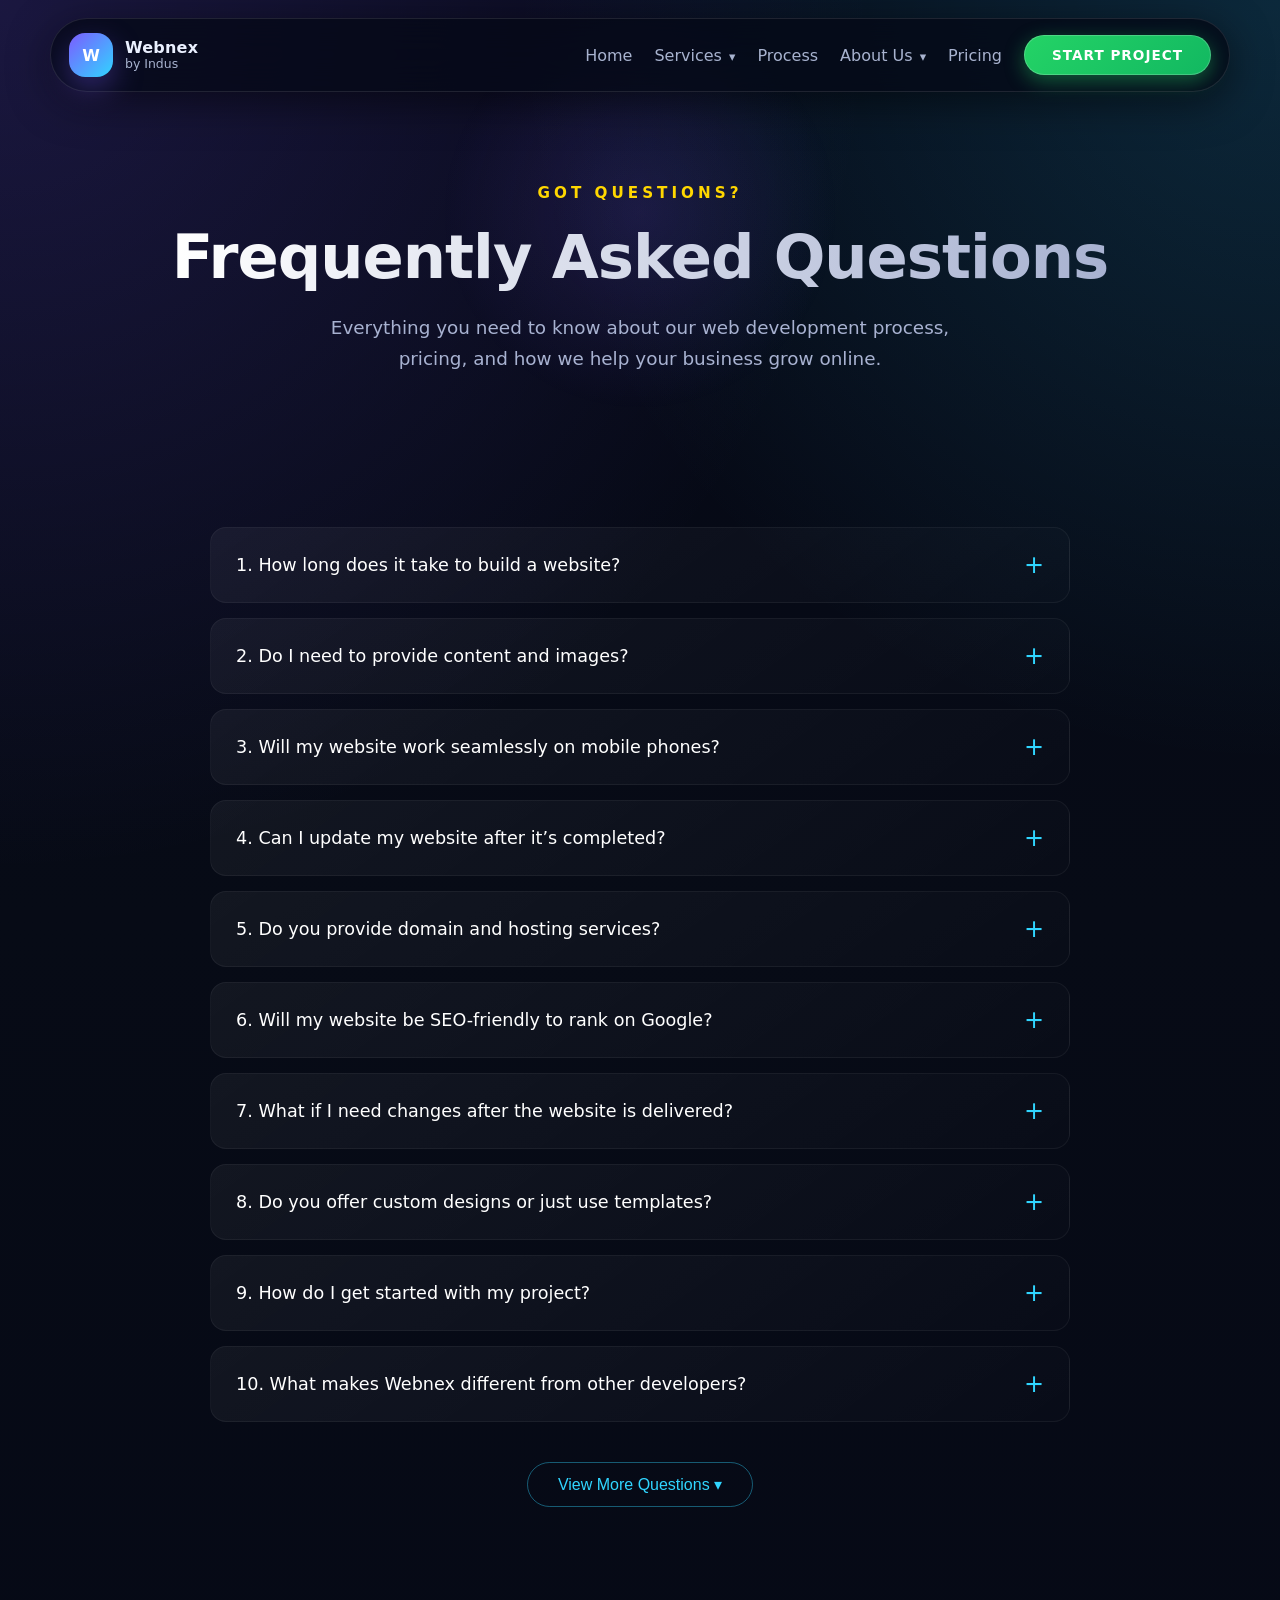
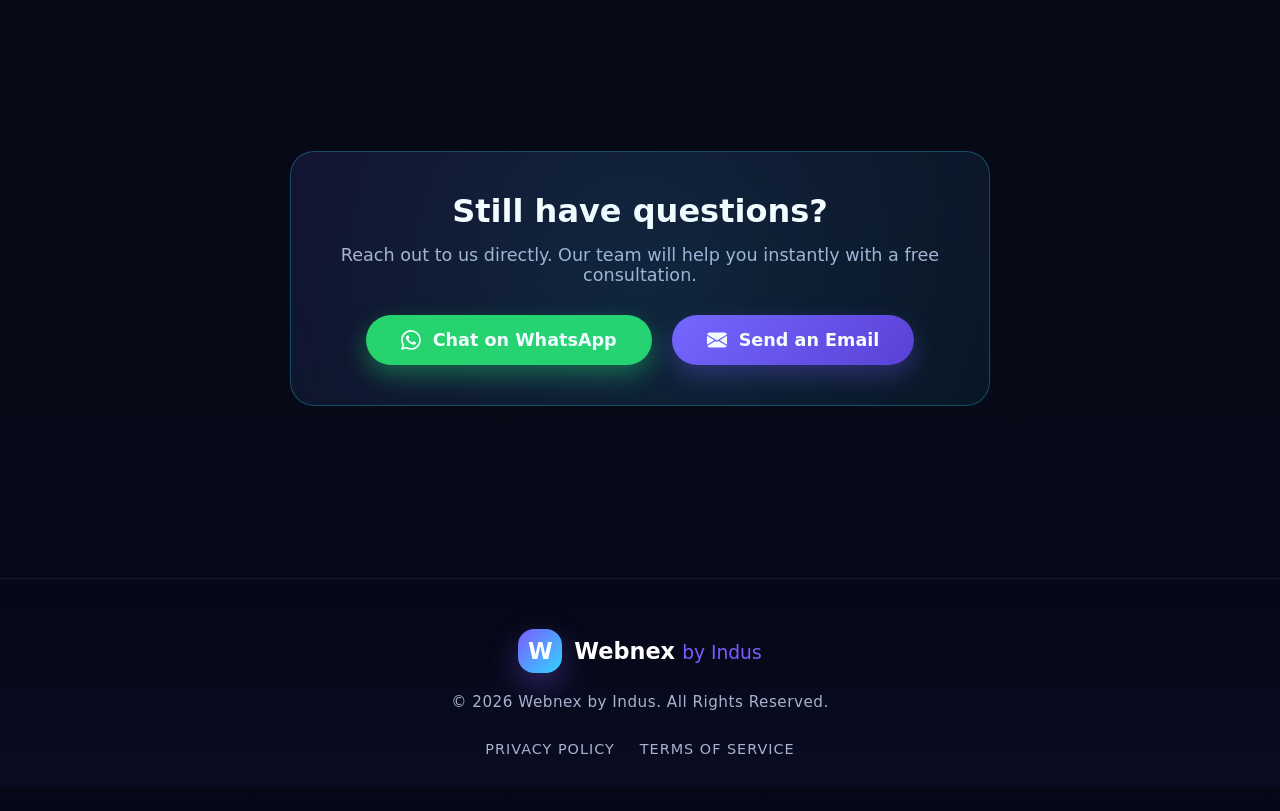
==== faq.html @ 00e75a03 "Update faq.html" ====
<!DOCTYPE html>
<html lang="en">
<head>
  <meta charset="UTF-8">
  <meta name="viewport" content="width=device-width, initial-scale=1.0">
  <title>FAQ | Webnex by Indus</title>
  
  <link rel="stylesheet" href="css/style.css">
  <link rel="stylesheet" href="css/reviews.css"> 
  <link rel="stylesheet" href="css/faq.css"> 
</head>
<body>

  <header class="site-header">
    <a class="brand" href="index.html" aria-label="Webnex home">
      <span class="brand-mark">W</span>
      <span class="brand-text"><strong>Webnex</strong><small>by Indus</small></span>
    </a>

    <button class="menu-btn" id="menuBtn" aria-label="Open menu">
      <span></span><span></span><span></span>
    </button>

    <nav class="site-nav" id="siteNav">
      <a href="index.html" class="nav-link">Home</a>
      
      <div class="dropdown">
        <a href="services.html" class="nav-link">Services <span class="arrow">▾</span></a>
        <div class="dropdown-content">
          <a href="services.html">All Services</a>
          <a href="reviews.html">Client Reviews</a>
          <a href="faq.html">FAQ</a>
        </div>
      </div>

      <a href="process.html" class="nav-link">Process</a>
      
      <div class="dropdown">
        <a href="work.html" class="nav-link">About Us <span class="arrow">▾</span></a>
        <div class="dropdown-content">
          <a href="work.html">Our Story</a>
          <a href="social.html">Social Links</a>
        </div>
      </div>

      <a href="pricing.html" class="nav-link">Pricing</a>
      <a href="#contact" class="nav-cta cta-premium-click">Start Project</a>
    </nav>
  </header>

  <section class="section pt-100 reviews-hero text-center" style="display: flex; flex-direction: column; align-items: center; text-align: center;">
    <div class="hero-glow-bg"></div>
    <span class="eyebrow glowing-text">Got Questions?</span>
    <h1 class="hero-title">Frequently Asked Questions</h1>
    <p class="hero-subtitle">
      Everything you need to know about our web development process, pricing, and how we help your business grow online.
    </p>
  </section>

  <section class="section pt-0">
    <div class="faq-container" id="faqContainer">
      
      <div class="faq-item"><div class="faq-question"><h3>1. How long does it take to build a website?</h3><span class="faq-icon">+</span></div><div class="faq-answer"><p>Most standard business websites are completed within <strong>5–10 days</strong>. However, the exact timeline depends entirely on the complexity of your project, the number of pages, and specific custom features. Once we finalize the requirements and receive the 20% advance token, our team works efficiently to deliver a premium, bug-free website well within the promised deadline.</p></div></div>
      <div class="faq-item"><div class="faq-question"><h3>2. Do I need to provide content and images?</h3><span class="faq-icon">+</span></div><div class="faq-answer"><p>Ideally, yes! Nobody knows your business better than you. However, if you don't have content ready, you don't need to worry. We can assist you by providing basic, SEO-optimized content and sourcing high-quality, royalty-free premium images that perfectly match your brand's aesthetic.</p></div></div>
      <div class="faq-item"><div class="faq-question"><h3>3. Will my website work seamlessly on mobile phones?</h3><span class="faq-icon">+</span></div><div class="faq-answer"><p><strong>Absolutely!</strong> In today's digital age, over 70% of web traffic comes from mobile devices. We follow a strict "Mobile-First" design approach. Every website we build is fully responsive, ensuring it looks stunning and functions smoothly across all mobile phones, tablets, and desktop screens.</p></div></div>
      <div class="faq-item"><div class="faq-question"><h3>4. Can I update my website after it’s completed?</h3><span class="faq-icon">+</span></div><div class="faq-answer"><p>Yes, you maintain full control over your content! If you opt for our Business or Premium plans, we integrate a powerful Content Management System (CMS) like WordPress. This allows you or your team to easily update text, change images, and add new blog posts anytime, without needing any coding knowledge.</p></div></div>
      <div class="faq-item"><div class="faq-question"><h3>5. Do you provide domain and hosting services?</h3><span class="faq-icon">+</span></div><div class="faq-answer"><p>We do not directly sell domain and hosting because we believe <strong>you should have 100% ownership</strong> of your digital assets. However, we will guide you step-by-step to purchase the best and most secure domain and hosting for your specific needs. Additionally, we provide free Cloudflare setup to ensure your site is blazing fast and secure.</p></div></div>
      <div class="faq-item"><div class="faq-question"><h3>6. Will my website be SEO-friendly to rank on Google?</h3><span class="faq-icon">+</span></div><div class="faq-answer"><p>Yes, all our websites are engineered with a strong technical SEO foundation. We ensure clean code, lightning-fast load times, proper heading structures (H1, H2, H3), and mobile optimization. This basic-to-advanced SEO structure gives your website the best possible chance to rank higher on Google search results.</p></div></div>
      <div class="faq-item"><div class="faq-question"><h3>7. What if I need changes after the website is delivered?</h3><span class="faq-icon">+</span></div><div class="faq-answer"><p>Your satisfaction is our priority. After the final delivery, we provide <strong>free technical support (ranging from 7 to 30 days, depending on your chosen plan)</strong>. During this period, we will happily assist you with minor design tweaks, content updates, and any bug fixes at zero additional cost.</p></div></div>
      <div class="faq-item"><div class="faq-question"><h3>8. Do you offer custom designs or just use templates?</h3><span class="faq-icon">+</span></div><div class="faq-answer"><p>We do not believe in cookie-cutter solutions. Webnex prides itself on creating modern, highly customized websites tailored specifically to your brand identity and business goals. From elegant glassmorphism UI to dark-themed corporate designs, we build what reflects your vision.</p></div></div>
      <div class="faq-item"><div class="faq-question"><h3>9. How do I get started with my project?</h3><span class="faq-icon">+</span></div><div class="faq-answer"><p>Getting started is incredibly easy! Simply click on the <strong>“Get Started”</strong> button or reach out to us directly via WhatsApp. We will schedule a quick consultation to understand your requirements, provide a transparent quote, and once the 20% token is processed, our development phase begins immediately.</p></div></div>
      <div class="faq-item"><div class="faq-question"><h3>10. What makes Webnex different from other developers?</h3><span class="faq-icon">+</span></div><div class="faq-answer"><p>We bridge the gap between expensive corporate agencies and unreliable freelancers. Webnex focuses on providing <strong>Institutional-Grade Premium Design, Lightning-Fast Delivery, and Highly Affordable Pricing</strong>. We maintain absolute transparency throughout the process, ensuring your digital presence actively helps your business grow.</p></div></div>

      <div class="faq-item hidden-faq"><div class="faq-question"><h3>11. Do you redesign existing websites?</h3><span class="faq-icon">+</span></div><div class="faq-answer"><p>Yes, we breathe new life into outdated websites. We analyze your current site and rebuild it with a modern glassmorphism or minimalist UI, ensuring better conversion rates, improved mobile responsiveness, and overall premium performance.</p></div></div>
      <div class="faq-item hidden-faq"><div class="faq-question"><h3>12. Will my website be fast loading?</h3><span class="faq-icon">+</span></div><div class="faq-answer"><p>Speed is critical for user retention. We optimize image sizes, minify code, and utilize premium caching tools (like Cloudflare) to ensure your website loads in under 3 seconds, providing a seamless experience for your visitors.</p></div></div>
      <div class="faq-item hidden-faq"><div class="faq-question"><h3>13. Can you create an e-commerce website?</h3><span class="faq-icon">+</span></div><div class="faq-answer"><p>Absolutely. We can build robust online stores using industry-standard platforms. Depending on your requirements, we set up product catalogs, payment gateways, inventory management, and a seamless checkout experience (extra costs apply for e-commerce logic).</p></div></div>
      <div class="faq-item hidden-faq"><div class="faq-question"><h3>14. Do you provide logo design as well?</h3><span class="faq-icon">+</span></div><div class="faq-answer"><p>While our core expertise is web development, we provide basic typography-based logos to get you started. For highly illustrative or complex corporate branding, we can guide you to professional logo designers within our trusted network.</p></div></div>
      <div class="faq-item hidden-faq"><div class="faq-question"><h3>15. Will my website be secure?</h3><span class="faq-icon">+</span></div><div class="faq-answer"><p>Yes. We implement fundamental security practices, including SSL certificates (HTTPS), secure form validations, and basic firewall configurations to keep your business and customer data safe from common online threats.</p></div></div>
      <div class="faq-item hidden-faq"><div class="faq-question"><h3>16. Can I connect my social media accounts?</h3><span class="faq-icon">+</span></div><div class="faq-answer"><p>Definitely. We seamlessly integrate your Instagram feeds, Facebook links, direct WhatsApp chat widgets, and LinkedIn profiles directly into your website's header, footer, or contact sections to boost your social engagement.</p></div></div>
      <div class="faq-item hidden-faq"><div class="faq-question"><h3>17. Do you provide content writing?</h3><span class="faq-icon">+</span></div><div class="faq-answer"><p>We assist with basic, SEO-friendly foundational content to structure your website. However, for highly specialized, persuasive, and industry-specific copywriting, we recommend collaborating with a dedicated professional copywriter.</p></div></div>
      <div class="faq-item hidden-faq"><div class="faq-question"><h3>18. What payment methods do you accept?</h3><span class="faq-icon">+</span></div><div class="faq-answer"><p>For maximum convenience, we accept all major payment methods including UPI (Google Pay, PhonePe, Paytm), direct Bank Transfers (NEFT/IMPS), and secure online credit/debit card payments.</p></div></div>
      <div class="faq-item hidden-faq"><div class="faq-question"><h3>19. Do I need technical knowledge to manage my website?</h3><span class="faq-icon">+</span></div><div class="faq-answer"><p>Not at all! If your site is built on a CMS, we provide a very user-friendly dashboard. We also offer a quick handover session so you can easily manage text and images without ever touching a single line of code.</p></div></div>
      <div class="faq-item hidden-faq"><div class="faq-question"><h3>20. Will my website appear on Google?</h3><span class="faq-icon">+</span></div><div class="faq-answer"><p>Yes. Beyond basic SEO, we ensure your website is properly structured so it can be indexed by Google Search Console. We set up the necessary sitemaps and meta tags so search engines can easily discover your pages.</p></div></div>
      <div class="faq-item hidden-faq"><div class="faq-question"><h3>21. Can I request changes during development?</h3><span class="faq-icon">+</span></div><div class="faq-answer"><p>Transparency is key to our process. We allow structured, basic revisions during the development phase. We keep you updated at various milestones so you can provide feedback before the final launch.</p></div></div>
      <div class="faq-item hidden-faq"><div class="faq-question"><h3>22. Do you offer support after 30 days?</h3><span class="faq-icon">+</span></div><div class="faq-answer"><p>Yes, we do. While initial post-launch support is free, we offer highly affordable Annual Maintenance Contracts (AMC) or hourly-rate extended support for long-term updates, backups, and technical assistance.</p></div></div>
      <div class="faq-item hidden-faq"><div class="faq-question"><h3>23. Can you create websites for international clients?</h3><span class="faq-icon">+</span></div><div class="faq-answer"><p>Absolutely. We operate globally and have successfully delivered high-performing websites for clients across the USA, Europe, Africa, Latin America, and Asia, easily adapting to local time zones for communication.</p></div></div>
      <div class="faq-item hidden-faq"><div class="faq-question"><h3>24. Will my website have a contact form?</h3><span class="faq-icon">+</span></div><div class="faq-answer"><p>Yes, every website we build includes a fully functional, secure contact form that routes leads directly to your email inbox, alongside direct click-to-chat WhatsApp integration for instant client communication.</p></div></div>
      <div class="faq-item hidden-faq"><div class="faq-question"><h3>25. Do you provide hosting setup support?</h3><span class="faq-icon">+</span></div><div class="faq-answer"><p>Yes. While you purchase and own the hosting, we handle the entire complex technical setup. We connect your domain, configure the DNS records, install the SSL certificate, and securely deploy the website to your server.</p></div></div>
      <div class="faq-item hidden-faq"><div class="faq-question"><h3>26. Can I upgrade my plan later?</h3><span class="faq-icon">+</span></div><div class="faq-answer"><p>Scalability is built into our designs. You can start with a Starter or Business plan and easily upgrade to an Elite package later to add features like e-commerce, automated CRMs, or advanced animations as your business grows.</p></div></div>
      <div class="faq-item hidden-faq"><div class="faq-question"><h3>27. Will my website be unique?</h3><span class="faq-icon">+</span></div><div class="faq-answer"><p>Yes. We don't use rigid, overused templates. We focus on custom layouts, bespoke color palettes, and modern UI trends (like dark mode and glassmorphism) tailored exclusively to your brand's unique identity.</p></div></div>
      <div class="faq-item hidden-faq"><div class="faq-question"><h3>28. Do you provide backup for websites?</h3><span class="faq-icon">+</span></div><div class="faq-answer"><p>Data safety is crucial. We provide basic backup guidance and can install automated backup plugins for CMS websites, ensuring you always have a secure copy of your site in case of unexpected server emergencies.</p></div></div>
      <div class="faq-item hidden-faq"><div class="faq-question"><h3>29. Can you integrate Google Maps?</h3><span class="faq-icon">+</span></div><div class="faq-answer"><p>Yes, especially for local businesses! We embed interactive Google Maps directly onto your Contact page or Footer section, making it incredibly easy for local customers to navigate to your physical store or office.</p></div></div>
      <div class="faq-item hidden-faq"><div class="faq-question"><h3>30. What if I don’t like the design?</h3><span class="faq-icon">+</span></div><div class="faq-answer"><p>Client satisfaction is our ultimate goal. We share early wireframes and design mockups before full coding begins. We offer dedicated revision options to ensure the final product perfectly aligns with your initial vision.</p></div></div>

    </div>

    <div style="text-align: center; margin-top: 40px;">
      <button id="loadMoreBtn" class="load-more-btn">View More Questions ▾</button>
    </div>
  </section>

  <section class="section pt-0">
    <div class="faq-cta-box">
      <h2>Still have questions?</h2>
      <p>Reach out to us directly. Our team will help you instantly with a free consultation.</p>
      
      <div class="cta-buttons-wrapper">
        <a href="https://wa.me/YOUR_PHONE_NUMBER" target="_blank" class="whatsapp-btn">
          <svg xmlns="http://www.w3.org/2000/svg" width="20" height="20" fill="currentColor" viewBox="0 0 16 16">
            <path d="M13.601 2.326A7.85 7.85 0 0 0 7.994 0C3.627 0 .068 3.558.064 7.926c0 1.399.366 2.76 1.057 3.965L0 16l4.204-1.102a7.9 7.9 0 0 0 3.79.965h.004c4.368 0 7.926-3.558 7.93-7.93A7.9 7.9 0 0 0 13.6 2.326zM7.994 14.521a6.6 6.6 0 0 1-3.356-.92l-.24-.144-2.494.654.666-2.433-.156-.251a6.56 6.56 0 0 1-1.007-3.505c0-3.626 2.957-6.584 6.591-6.584a6.56 6.56 0 0 1 4.66 1.931 6.56 6.56 0 0 1 1.928 4.66c-.004 3.639-2.961 6.592-6.592 6.592m3.615-4.934c-.197-.099-1.17-.578-1.353-.646-.182-.065-.315-.099-.445.099-.133.197-.513.646-.627.775-.114.133-.232.148-.43.05-.197-.1-.836-.308-1.592-.985-.59-.525-.985-1.175-1.103-1.372-.114-.198-.011-.304.088-.403.087-.088.197-.232.296-.346.1-.114.133-.198.198-.33.065-.134.034-.248-.015-.347-.05-.099-.445-1.076-.612-1.47-.16-.389-.323-.335-.445-.34-.114-.007-.247-.007-.38-.007a.73.73 0 0 0-.529.247c-.182.198-.691.677-.691 1.654s.71 1.916.81 2.049c.098.133 1.394 2.132 3.383 2.992.47.205.84.326 1.129.418.475.152.904.129 1.246.08.38-.058 1.171-.48 1.338-.943.164-.464.164-.86.114-.943-.049-.084-.182-.133-.38-.232z"/>
          </svg>
          Chat on WhatsApp
        </a>

        <a href="mailto:your.email@indus.com" class="email-btn">
          <svg xmlns="http://www.w3.org/2000/svg" width="20" height="20" fill="currentColor" viewBox="0 0 16 16">
            <path d="M.05 3.555A2 2 0 0 1 2 2h12a2 2 0 0 1 1.95 1.555L8 8.414.05 3.555ZM0 4.697v7.104l5.803-3.558L0 4.697ZM6.761 8.83l-6.57 4.027A2 2 0 0 0 2 14h12a2 2 0 0 0 1.808-1.144l-6.57-4.027L8 9.586l-1.239-.757Zm3.436-.586L16 11.801V4.697l-5.803 3.546Z"/>
          </svg>
          Send an Email
        </a>
      </div>

    </div>
  </section>

  <footer class="site-footer">
    <div class="footer-content">
      <div class="footer-logo">
        <span class="brand-mark">W</span>
        <span><strong>Webnex</strong> <small style="color:var(--primary);">by Indus</small></span>
      </div>
      <p class="footer-copyright">© 2026 Webnex by Indus. All Rights Reserved.</p>
      <div class="footer-links">
        <a href="#">Privacy Policy</a>
        <a href="#">Terms of Service</a>
      </div>
    </div>
  </footer>

  <script>
    document.addEventListener('DOMContentLoaded', () => {
      // Accordion Logic
      const faqItems = document.querySelectorAll('.faq-item');
      faqItems.forEach(item => {
        const question = item.querySelector('.faq-question');
        question.addEventListener('click', () => {
          const isOpen = item.classList.contains('active');
          faqItems.forEach(faq => {
            faq.classList.remove('active');
            faq.querySelector('.faq-answer').style.maxHeight = null;
          });
          if (!isOpen) {
            item.classList.add('active');
            const answer = item.querySelector('.faq-answer');
            answer.style.maxHeight = answer.scrollHeight + "px";
          }
        });
      });

      // Load More Logic
      const loadMoreBtn = document.getElementById('loadMoreBtn');
      const hiddenFaqs = document.querySelectorAll('.hidden-faq');
      
      loadMoreBtn.addEventListener('click', () => {
        hiddenFaqs.forEach(faq => {
          // Animate them opening
          faq.style.display = 'block';
          // Chhote delay ke baad opacity 1 karenge taaki smooth lage
          setTimeout(() => {
            faq.classList.remove('hidden-faq');
          }, 50);
        });
        // Button ko hide kar do
        loadMoreBtn.style.display = 'none';
      });
    });
  </script>
  <script src="js/main.js"></script>
</body>
</html>
---- css/style.css ----
:root{
  --bg:#070B16;
  --bg-soft:#0B1120;
  --card:rgba(255,255,255,.06);
  --card-strong:rgba(255,255,255,.09);
  --border:rgba(255,255,255,.10);
  --text:#EAF0FF;
  --muted:#A8B3CF;
  --primary:#7C5CFF;
  --primary-2:#30D5FF;
  --shadow:0 30px 80px rgba(0,0,0,.35);
  --radius:24px;
}

*{box-sizing:border-box;margin:0;padding:0}
html{scroll-behavior:smooth}
body{
  font-family:"Inter",system-ui,sans-serif;
  background:
    radial-gradient(circle at top left, rgba(124,92,255,.18), transparent 32%),
    radial-gradient(circle at top right, rgba(48,213,255,.16), transparent 28%),
    linear-gradient(180deg, #050816 0%, #070B16 38%, #050816 100%);
  color:var(--text);
  overflow-x:hidden;
}

a{color:inherit;text-decoration:none}
img{max-width:100%;display:block}

.bg-layer{
  position:fixed;inset:0;z-index:-4;
  background:
    radial-gradient(circle at 20% 20%, rgba(124,92,255,.14), transparent 22%),
    radial-gradient(circle at 80% 18%, rgba(48,213,255,.12), transparent 20%),
    radial-gradient(circle at 50% 85%, rgba(255,255,255,.05), transparent 20%);
}

.orb{
  position:fixed;border-radius:50%;filter:blur(60px);
  opacity:.55;z-index:-3;pointer-events:none;
  animation: drift 18s ease-in-out infinite alternate;
}
.orb-1{width:260px;height:260px;left:-80px;top:120px;background:rgba(124,92,255,.45)}
.orb-2{width:320px;height:320px;right:-120px;top:220px;background:rgba(48,213,255,.35);animation-duration:22s}
.orb-3{width:220px;height:220px;left:30%;bottom:-90px;background:rgba(124,92,255,.22);animation-duration:26s}

@keyframes drift{
  from{transform:translate3d(0,0,0) scale(1)}
  to{transform:translate3d(40px,-30px,0) scale(1.08)}
}

.grid-overlay{
  position:fixed;inset:0;z-index:-2;pointer-events:none;opacity:.35;
  background-image:
    linear-gradient(rgba(255,255,255,.05) 1px, transparent 1px),
    linear-gradient(90deg, rgba(255,255,255,.05) 1px, transparent 1px);
  background-size:72px 72px;
  mask-image:radial-gradient(circle at center, black 35%, transparent 78%);
}

.section{
  width:min(1180px, calc(100% - 32px));
  margin:0 auto;
  padding:92px 0;
}


.brand{display:flex;align-items:center;gap:12px;min-width:0}
.brand-mark{
  width:44px;height:44px;border-radius:16px;
  display:grid;place-items:center;
  background:linear-gradient(135deg,var(--primary),var(--primary-2));
  color:white;font-weight:800;box-shadow:0 12px 30px rgba(124,92,255,.35)
}
.brand-text{display:flex;flex-direction:column;line-height:1.1}
.brand-text strong{font-size:1rem;letter-spacing:.2px}
.brand-text small{font-size:.78rem;color:var(--muted)}



.hero{
  display:grid;
  grid-template-columns:1.1fr .9fr;
  align-items:center;
  gap:34px;
  padding-top:56px;
}
.pill{
  display:inline-flex;align-items:center;gap:10px;
  padding:10px 14px;
  border:1px solid var(--border);
  border-radius:999px;
  background:rgba(255,255,255,.04);
  color:var(--muted);
  font-size:.92rem;
}
.dot{
  width:10px;height:10px;border-radius:50%;
  background:linear-gradient(135deg,var(--primary),var(--primary-2));
  box-shadow:0 0 18px rgba(124,92,255,.8);
}
.hero-copy h1{
  margin-top:18px;
  font-size:clamp(2.9rem, 5vw, 5.6rem);
  line-height:1.02;
  letter-spacing:-.05em;
  max-width:12ch;
}
.hero-text{
  margin-top:18px;
  color:var(--muted);
  font-size:1.05rem;
  line-height:1.8;
  max-width:62ch;
}
.hero-actions{
  display:flex;flex-wrap:wrap;gap:14px;
  margin-top:28px;
}
.btn{
  display:inline-flex;align-items:center;justify-content:center;
  min-height:52px;padding:0 22px;
  border-radius:16px;
  border:1px solid transparent;
  font-weight:600;
  transition:transform .25s ease, box-shadow .25s ease, background .25s ease, border-color .25s ease;
}
.btn:hover{transform:translateY(-2px)}
.btn-primary{
  color:white;
  background:linear-gradient(135deg, var(--primary), #5B8CFF 45%, var(--primary-2));
  box-shadow:0 16px 35px rgba(124,92,255,.28);
}
.btn-secondary{
  color:var(--text);
  background:rgba(255,255,255,.04);
  border-color:var(--border);
}
.full{width:100%}

.hero-stats{
  display:grid;
  grid-template-columns:repeat(3, minmax(0,1fr));
  gap:14px;
  margin-top:30px;
  max-width:660px;
}
.hero-stats div,.metric-card,.feature-card,.price-card,.testimonial-card,.cta-card,.mock-card{
  background:linear-gradient(180deg, rgba(255,255,255,.08), rgba(255,255,255,.04));
  border:1px solid var(--border);
  border-radius:var(--radius);
  box-shadow:var(--shadow);
  backdrop-filter:blur(18px);
}
.hero-stats div{
  padding:18px 16px;
}
.hero-stats strong{
  display:block;font-size:1.05rem;
}
.hero-stats span{
  color:var(--muted);
  font-size:.9rem;
  display:block;
  margin-top:4px;
}

.hero-visual{display:flex;justify-content:flex-end}
.mockup{
  width:min(100%, 520px);
  border-radius:30px;
  background:linear-gradient(180deg, rgba(255,255,255,.09), rgba(255,255,255,.04));
  border:1px solid rgba(255,255,255,.12);
  box-shadow:0 50px 110px rgba(0,0,0,.45);
  overflow:hidden;
  position:relative;
}
.mockup::before{
  content:"";
  position:absolute;inset:-2px;
  background:linear-gradient(135deg, rgba(124,92,255,.35), rgba(48,213,255,.2), transparent 60%);
  opacity:.55;
  filter:blur(26px);
  z-index:0;
}
.mockup-topbar{
  position:relative;z-index:1;
  display:flex;gap:8px;
  padding:18px 20px;
  border-bottom:1px solid rgba(255,255,255,.08);
  background:rgba(5,8,22,.38);
}
.mockup-topbar span{
  width:11px;height:11px;border-radius:50%;
  background:rgba(255,255,255,.3);
}
.mockup-body{
  position:relative;z-index:1;
  padding:22px;
  display:grid;
  gap:16px;
}
.mock-card{
  padding:18px;
}
.mock-card-main h3{
  margin-top:14px;
  font-size:1.5rem;
  line-height:1.2;
}
.mock-card-main p{
  color:var(--muted);
  margin-top:10px;
  line-height:1.7;
}
.mock-badge{
  display:inline-flex;
  padding:8px 12px;
  border-radius:999px;
  background:rgba(124,92,255,.16);
  border:1px solid rgba(124,92,255,.25);
  color:#DCD5FF;
  font-size:.85rem;
}
.mock-btn-row{display:flex;gap:10px;margin-top:18px}
.mock-btn{
  width:84px;height:12px;border-radius:99px;
  background:rgba(255,255,255,.15);
}
.mock-btn.active{
  background:linear-gradient(90deg,var(--primary),var(--primary-2));
  box-shadow:0 0 24px rgba(124,92,255,.35);
}
.mock-grid{
  display:grid;
  grid-template-columns:repeat(2, minmax(0,1fr));
  gap:14px;
}
.mock-card.small span{
  color:var(--muted);
  display:block;
  font-size:.88rem;
}
.mock-card.small strong{
  display:block;
  margin-top:10px;
  font-size:1.5rem;
}
.mock-card.small.accent{
  background:linear-gradient(180deg, rgba(48,213,255,.12), rgba(255,255,255,.04));
}

.trust-strip{
  padding-top:10px;
  text-align:center;
}
.trust-strip p{
  color:var(--muted);
  margin-bottom:18px;
}
.trust-logos{
  display:flex;flex-wrap:wrap;justify-content:center;gap:12px;
}
.trust-logos span{
  padding:10px 16px;
  border:1px solid var(--border);
  border-radius:999px;
  color:var(--muted);
  background:rgba(255,255,255,.03);
}

.section-head{
  text-align:center;
  max-width:760px;
  margin:0 auto 36px;
}
.eyebrow{
  display:inline-flex;
  margin-bottom:12px;
  color:#D9D3FF;
  font-size:.85rem;
  letter-spacing:.14em;
  text-transform:uppercase;
}
.section-head h2{
  font-size:clamp(2rem, 3vw, 3.25rem);
  line-height:1.08;
  letter-spacing:-.04em;
}
.section-head p{
  margin-top:14px;
  color:var(--muted);
  line-height:1.8;
  font-size:1.02rem;
}

.card-grid,.pricing-grid,.metrics{
  display:grid;
  grid-template-columns:repeat(3, minmax(0,1fr));
  gap:18px;
}
.feature-card,.metric-card,.price-card,.testimonial-card,.cta-card{
  padding:24px;
}
.feature-card .icon{
  width:50px;height:50px;border-radius:16px;
  display:grid;place-items:center;
  background:linear-gradient(135deg, rgba(124,92,255,.22), rgba(48,213,255,.16));
  border:1px solid rgba(255,255,255,.08);
  color:#fff;
  font-weight:700;
  box-shadow:0 18px 40px rgba(124,92,255,.12);
}
.feature-card h3,.timeline-item h3,.metric-card strong,.price-card h3{
  margin-top:16px;
  font-size:1.2rem;
}
.feature-card p,.timeline-item p,.metric-card span,.price-card li,.testimonial-card p,.cta-card p{
  color:var(--muted);
  line-height:1.8;
  margin-top:10px;
}

.alt{
  position:relative;
}
.timeline{
  display:grid;
  gap:16px;
  max-width:900px;
  margin:0 auto;
}
.timeline-item{
  display:grid;
  grid-template-columns:auto 1fr;
  gap:18px;
  align-items:flex-start;
  padding:22px;
  border-radius:24px;
  border:1px solid var(--border);
  background:rgba(255,255,255,.04);
  box-shadow:var(--shadow);
}
.step{
  width:46px;height:46px;
  border-radius:14px;
  display:grid;place-items:center;
  background:linear-gradient(135deg,var(--primary),var(--primary-2));
  font-weight:800;
  color:white;
}

.metrics .metric-card{
  min-height:170px;
}
.metrics .metric-card strong{
  display:block;
  font-size:1.1rem;
}
.metrics .metric-card span{
  display:block;
}


.testimonials .testimonial-card{
  max-width:860px;
  margin:0 auto;
  text-align:center;
}
.testimonial-card p{
  font-size:1.15rem;
  color:var(--text);
}
.testimonial-card strong{
  display:block;
  margin-top:16px;
  color:#D7DFF6;
}

.cta-section{
  padding-top:44px;
}
.cta-card{
  text-align:center;
  padding:40px 24px;
  position:relative;
  overflow:hidden;
}
.cta-card::before{
  content:"";
  position:absolute;
  inset:-40%;
  background:radial-gradient(circle, rgba(124,92,255,.22), transparent 35%);
  transform:translateX(-20%);
  pointer-events:none;
}
.cta-card > *{position:relative;z-index:1}
.cta-card h2{
  font-size:clamp(2rem, 3vw, 3rem);
  margin-top:8px;
  letter-spacing:-.04em;
}
.cta-card p{
  max-width:700px;
  margin:12px auto 0;
}

.site-footer{
  width:min(1180px, calc(100% - 32px));
  margin:0 auto 24px;
  padding:22px 0 34px;
  color:var(--muted);
  text-align:center;
  border-top:1px solid rgba(255,255,255,.08);
}

.floating-whatsapp{
  position:fixed;
  right:18px;
  bottom:18px;
  z-index:60;
  padding:14px 18px;
  border-radius:999px;
  background:linear-gradient(135deg, #24D366, #12b861);
  color:white;
  font-weight:700;
  box-shadow:0 18px 40px rgba(18,184,97,.35);
}

[data-reveal]{
  opacity:0;
  transform:translateY(22px);
  transition:opacity .7s ease, transform .7s ease;
}
[data-reveal].is-visible{
  opacity:1;
  transform:translateY(0);
}

@media (max-width: 1024px){
  .hero{
    grid-template-columns:1fr;
  }
  .hero-copy h1{
    max-width:14ch;
  }
  .hero-visual{
    justify-content:center;
  }
  .card-grid,.pricing-grid,.metrics{
    grid-template-columns:1fr;
  }
}


  .hero-stats{grid-template-columns:1fr}
  .mock-grid{grid-template-columns:1fr 1fr}
}

@media (max-width: 560px){
  .section{padding:72px 0}
  .hero-copy h1{font-size:2.4rem}
  .mockup-body{padding:16px}
  .mock-card-main h3{font-size:1.2rem}
  .mock-grid{grid-template-columns:1fr}
  .timeline-item{grid-template-columns:1fr}
  .floating-whatsapp{right:14px;bottom:14px}
}
/* ========================================= */
/* NEW CTA CONTACT OPTIONS STYLES            */
/* ========================================= */

.cta-text {
  max-width: 600px;
  margin: 12px auto 0;
  color: var(--muted);
  font-size: 1.05rem;
  line-height: 1.7;
}

/* Wrapper to handle layout and mobile stacking */
.contact-options-wrapper {
  margin-top: 40px;
  display: flex;
  justify-content: center;
}

/* The Grid holding the icons */
.contact-options-grid {
  display: flex;
  gap: 20px;
  justify-content: center;
  flex-wrap: wrap; /* Important for smaller mobile screens */
}

/* Base style for each icon button */
.contact-icon-btn {
  display: flex;
  flex-direction: column;
  align-items: center;
  justify-content: center;
  width: 120px;
  height: 120px;
  padding: 20px;
  border-radius: var(--radius); /* Rounded squares */
  
  /* Glassmorphism look (translucent) */
  background: linear-gradient(180deg, rgba(255, 255, 255, 0.05), rgba(255, 255, 255, 0.01));
  border: 1px solid var(--border);
  box-shadow: var(--shadow);
  backdrop-filter: blur(15px);
  
  transition: transform 0.3s ease, box-shadow 0.3s ease, border-color 0.3s ease;
  position: relative;
  overflow: hidden;
}

/* General Hover effect: Lift up */
.contact-icon-btn:hover {
  transform: translateY(-8px);
}

/* SVG Icon styles */
.contact-icon-btn .icon-svg {
  width: 36px;
  height: 36px;
  fill: var(--text); /* Base state text color (whiteish) */
  transition: fill 0.3s ease;
  margin-bottom: 12px;
}

/* Text label styles inside button */
.contact-icon-btn .icon-label {
  font-size: 0.9rem;
  font-weight: 600;
  color: var(--muted);
  transition: color 0.3s ease;
}

/* ========================================= */
/* PLATFORM SPECIFIC GLOWS ON HOVER          */
/* ========================================= */

/* WhatsApp: Cyan glow from theme */
.contact-icon-btn.whatsapp-btn:hover {
  border-color: rgba(48, 213, 255, 0.5);
  box-shadow: 0 15px 40px rgba(48, 213, 255, 0.25);
}
.contact-icon-btn.whatsapp-btn:hover .icon-svg { fill: #30D5FF; }
.contact-icon-btn.whatsapp-btn:hover .icon-label { color: #fff; }

/* Email: Purple glow from theme */
.contact-icon-btn.email-btn:hover {
  border-color: rgba(124, 92, 255, 0.6);
  box-shadow: 0 15px 40px rgba(124, 92, 255, 0.3);
}
.contact-icon-btn.email-btn:hover .icon-svg { fill: #7C5CFF; }
.contact-icon-btn.email-btn:hover .icon-label { color: #fff; }

/* Instagram: Pinkish glow */
.contact-icon-btn.insta-btn:hover {
  border-color: rgba(225, 48, 108, 0.5);
  box-shadow: 0 15px 40px rgba(225, 48, 108, 0.25);
}
.contact-icon-btn.insta-btn:hover .icon-svg { fill: #E1306C; }
.contact-icon-btn.insta-btn:hover .icon-label { color: #fff; }

/* Twitter: Blue glow */
.contact-icon-btn.twitter-btn:hover {
  border-color: rgba(29, 161, 242, 0.5);
  box-shadow: 0 15px 40px rgba(29, 161, 242, 0.25);
}
.contact-icon-btn.twitter-btn:hover .icon-svg { fill: #1DA1F2; }
.contact-icon-btn.twitter-btn:hover .icon-label { color: #fff; }

/* Helpers */
.justify-center { justify-content: center; }
.mt-40 { margin-top: 40px; }

/* Responsive adjustments for mobile */
@media (max-width: 560px) {
  .contact-options-grid {
    gap: 12px;
  }
  .contact-icon-btn {
    width: calc(50% - 6px); /* 2 per row on very small screens */
    height: 100px;
    padding: 15px;
  }
  .contact-icon-btn .icon-svg {
    width: 28px;
    height: 28px;
    margin-bottom: 8px;
  }
  .contact-icon-btn .icon-label {
    font-size: 0.8rem;
  }
}
/* ========================================= */
/* PREMIUM STICKY NAVBAR & ANIMATIONS        */
/* ========================================= */

.site-header {
  width: min(1180px, calc(100% - 32px));
  margin: 18px auto 0;
  
  /* YEH LINE NAVBAR KO HAMESHA TOP PAR RAKHEGI */
  position: sticky;
  top: 16px;
  z-index: 100; /* Sabse upar rakhne ke liye */
  
  display: flex;
  align-items: center;
  justify-content: space-between;
  gap: 16px;
  padding: 14px 18px;
  border: 1px solid var(--border);
  border-radius: 999px;
  backdrop-filter: blur(20px); /* Glass effect */
  background: rgba(5, 8, 22, 0.75);
  box-shadow: 0 10px 40px rgba(0, 0, 0, 0.5);
  transition: all 0.3s ease;
}

.site-nav {
  display: flex;
  align-items: center;
  gap: 22px;
  color: var(--muted);
  font-weight: 500;
}

/* Hover Animation for Links (Underline Slide) */
.site-nav .nav-link {
  position: relative;
  color: var(--muted);
  transition: color 0.3s ease;
  padding: 5px 0;
}

.site-nav .nav-link:hover {
  color: #fff;
}

.site-nav .nav-link::after {
  content: '';
  position: absolute;
  width: 0;
  height: 2px;
  bottom: 0;
  left: 0;
  background: linear-gradient(90deg, #7C5CFF, #30D5FF);
  transition: width 0.3s ease;
  border-radius: 2px;
}

.site-nav .nav-link:hover::after {
  width: 100%; /* Hover karne par line draw hogi */
}

/* Mobile Menu Button */
.menu-btn {
  display: none;
  width: 48px;
  height: 48px;
  border: 1px solid var(--border);
  border-radius: 16px;
  background: rgba(255,255,255,.04);
  cursor: pointer;
  z-index: 101;
}

.menu-btn span {
  display: block;
  width: 20px;
  height: 2px;
  margin: 4px auto;
  background: var(--text);
  border-radius: 99px;
  transition: 0.3s ease;
}


/* ========================================= */
/* MOBILE MENU SMOOTH ANIMATION (MAX 820px)  */
/* ========================================= */
@media (max-width: 820px) {
  .menu-btn { display: block; }
  
  .site-nav {
    position: absolute;
    left: 16px;
    right: 16px;
    top: 76px;
    
    /* Display ki jagah Visibility aur Opacity use kiya hai for Smooth Animation */
    display: flex;
    flex-direction: column;
    gap: 12px;
    padding: 20px;
    border-radius: 24px;
    border: 1px solid var(--border);
    background: rgba(5, 8, 22, 0.98);
    backdrop-filter: blur(25px);
    box-shadow: 0 20px 50px rgba(0,0,0,0.6);
    
    /* Hidden State */
    visibility: hidden;
    opacity: 0;
    transform: translateY(-20px); /* Thoda upar rahega */
    transition: opacity 0.4s ease, transform 0.4s ease, visibility 0.4s;
  }
  
  /* Open State (Jab user menu button dabayega) */
  .site-nav.open {
    visibility: visible;
    opacity: 1;
    transform: translateY(0); /* Niche slide hoke aayega */
  }

  .site-nav .nav-link {
    width: 100%;
    padding: 12px 14px;
    border-radius: 14px;
    background: rgba(255,255,255,.03);
    text-align: center;
  }
  
  .site-nav .nav-link::after {
    display: none; /* Mobile pe underline animation hata diya */
  }

  .site-nav .nav-cta {
    width: 100%;
    display: flex;
    justify-content: center;
  }
}
/* ========================================= */
/* WORLD-CLASS PREMIUM CTA BUTTON            */
/* ========================================= */

.site-nav .nav-cta {
  color: #ffffff !important;
  padding: 12px 28px;
  border-radius: 999px;
  font-weight: 800;
  text-transform: uppercase;
  font-size: 0.85rem;
  letter-spacing: 1px;
  
  /* Deep Premium Green Gradient */
  background: linear-gradient(135deg, #24D366, #12b861);
  border: none;
  
  position: relative;
  z-index: 1;
  /* Bouncy Apple-like Transition */
  transition: all 0.4s cubic-bezier(0.175, 0.885, 0.32, 1.275); 
  overflow: hidden;
  
  /* Inner Glow and Outer Shadow for 3D feel */
  box-shadow: 0 6px 20px rgba(36, 211, 102, 0.4), inset 0 0 0 1px rgba(255,255,255,0.2);
}

/* The Moving Light Beam Effect (Scans across the button) */
.site-nav .nav-cta::before {
  content: '';
  position: absolute;
  top: 0; 
  left: -100%;
  width: 50%; 
  height: 100%;
  background: linear-gradient(90deg, transparent, rgba(255, 255, 255, 0.8), transparent);
  transform: skewX(-25deg);
  animation: cta-beam 3.5s infinite; /* Runs every 3.5 seconds */
  z-index: -1;
}

.site-nav .nav-cta:hover {
  transform: translateY(-4px) scale(1.05);
  box-shadow: 0 15px 35px rgba(36, 211, 102, 0.6), inset 0 0 0 1px rgba(255,255,255,0.4);
  background: linear-gradient(135deg, #2ae070, #14c96b);
}

.site-nav .nav-cta:active {
  transform: translateY(2px) scale(0.95); /* Realistic press effect */
}

@keyframes cta-beam {
  0% { left: -100%; }
  20% { left: 200%; }
  100% { left: 200%; }
}

/* ========================================= */
/* CLICK CELEBRATION PARTICLES (Minimal)     */
/* ========================================= */
.confetti-particle {
  position: fixed; /* Overlays on top of everything */
  pointer-events: none; /* Mouse won't interact with it */
  border-radius: 50%; /* Circle shape */
  z-index: 99999;
  /* Pops out and disappears */
  animation: pop-confetti 0.8s cubic-bezier(0.25, 1, 0.5, 1) forwards;
}

@keyframes pop-confetti {
  0% {
    transform: translate(-50%, -50%) scale(1);
    opacity: 1;
  }
  100% {
    transform: translate(var(--tx), var(--ty)) scale(0);
    opacity: 0;
  }
}
/* Pricing Section Styles */
.pricing-section {
  padding: 60px 20px;
  background-color: #f8f9fa;
  font-family: 'Segoe UI', Tahoma, Geneva, Verdana, sans-serif;
  color: #333;
}

.pricing-header {
  text-align: center;
  margin-bottom: 50px;
}

.pricing-header h2 {
  font-size: 2.5rem;
  margin-bottom: 10px;
  color: #111;
}


@keyframes pulse {
  0% { transform: scale(1); }
  50% { transform: scale(1.05); }
  100% { transform: scale(1); }
}

.pricing-grid {
  display: flex;
  flex-wrap: wrap;
  justify-content: center;
  gap: 30px;
  max-width: 1200px;
  margin: 0 auto;
}

.pricing-card {
  background: white;
  border-radius: 15px;
  padding: 30px 25px;
  width: 100%;
  max-width: 350px;
  box-shadow: 0 10px 30px rgba(0,0,0,0.05);
  transition: transform 0.3s ease, box-shadow 0.3s ease;
  position: relative;
  display: flex;
  flex-direction: column;
}

.pricing-card:hover {
  transform: translateY(-10px);
  box-shadow: 0 15px 40px rgba(0,0,0,0.1);
}

.plan-badge {
  position: absolute;
  top: -15px;
  right: 20px;
  background: #2ed573;
  color: white;
  padding: 5px 15px;
  border-radius: 20px;
  font-size: 0.85rem;
  font-weight: bold;
}

.popular-tag {
  position: absolute;
  top: 15px;
  left: 0;
  background: #1e90ff;
  color: white;
  padding: 5px 15px;
  border-radius: 0 20px 20px 0;
  font-size: 0.8rem;
  font-weight: bold;
}

.pricing-card.business {
  border: 2px solid #1e90ff;
  transform: scale(1.05);
}

.pricing-card.business:hover {
  transform: scale(1.05) translateY(-10px);
}

.plan-title {
  font-size: 1.5rem;
  margin-top: 15px;
  margin-bottom: 5px;
}

.plan-desc {
  font-size: 0.9rem;
  color: #666;
  margin-bottom: 20px;
  min-height: 40px;
}

.price-block {
  margin-bottom: 25px;
  padding-bottom: 20px;
  border-bottom: 1px solid #eee;
}

.old-price {
  font-size: 1.2rem;
  color: #a4b0be;
  text-decoration: line-through;
  margin-right: 10px;
}

.new-price {
  font-size: 2.2rem;
  font-weight: 800;
  color: #2f3542;
}

.features-list {
  list-style: none;
  padding: 0;
  margin: 0 0 30px 0;
  flex-grow: 1;
}

.features-list li {
  margin-bottom: 12px;
  font-size: 0.95rem;
  color: #444;
  line-height: 1.4;
}

.btn {
  display: block;
  text-align: center;
  padding: 12px;
  border-radius: 8px;
  text-decoration: none;
  font-weight: bold;
  color: white;
  transition: opacity 0.3s;
}

.btn:hover { opacity: 0.9; }
.btn-starter { background: #2ed573; }
.btn-business { background: #1e90ff; }
.btn-premium { background: #9c88ff; }

/* Bonus Section */
.bonus-section {
  text-align: center;
  margin-top: 60px;
  padding: 30px;
  background: white;
  border-radius: 15px;
  max-width: 900px;
  margin-left: auto;
  margin-right: auto;
  box-shadow: 0 5px 20px rgba(0,0,0,0.05);
}

.bonus-items {
  display: flex;
  justify-content: center;
  flex-wrap: wrap;
  gap: 20px;
  margin-top: 20px;
}

.bonus-item {
  background: #f1f2f6;
  padding: 10px 20px;
  border-radius: 8px;
  font-weight: 500;
}

/* Responsive */
@media (max-width: 992px) {
  .pricing-card.business { transform: scale(1); }
  .pricing-card.business:hover { transform: translateY(-10px); }
}
/* ========================================= */
/* GLOBAL PREMIUM GLASS FOOTER               */
/* ========================================= */

.site-footer {
  margin-top: 80px;
  border-top: 1px solid rgba(255, 255, 255, 0.05);
  background: linear-gradient(180deg, rgba(5, 8, 22, 0) 0%, rgba(124, 92, 255, 0.05) 100%);
  padding: 50px 20px 30px;
  text-align: center;
  position: relative;
  overflow: hidden;
  width: 100%;
}

.footer-content {
  max-width: 1200px;
  margin: 0 auto;
  display: flex;
  flex-direction: column;
  align-items: center;
  gap: 15px;
  position: relative;
  z-index: 2;
}

.footer-logo {
  display: flex;
  align-items: center;
  gap: 12px;
  font-size: 1.4rem;
  color: #fff;
  margin-bottom: 5px;
}

.footer-copyright {
  color: var(--muted);
  font-size: 0.95rem;
  letter-spacing: 0.5px;
  margin: 0;
}

.footer-links {
  display: flex;
  gap: 25px;
  margin-top: 15px;
}

.footer-links a {
  color: var(--muted);
  font-size: 0.9rem;
  text-decoration: none;
  transition: all 0.3s ease;
  text-transform: uppercase;
  letter-spacing: 1px;
}

.footer-links a:hover {
  color: #30D5FF;
  text-shadow: 0 0 10px rgba(48, 213, 255, 0.4);
}
/* ========================================= */
/* GLOBAL NAVBAR DROPDOWNS                   */
/* ========================================= */

.dropdown { position: relative; display: inline-block; }
.dropdown .arrow { font-size: 0.8rem; margin-left: 2px; transition: 0.3s; }
.dropdown:hover .arrow { transform: rotate(180deg); }

.dropdown-content {
  position: absolute; top: 150%; left: 50%; transform: translateX(-50%) translateY(10px);
  background: rgba(5, 8, 22, 0.98); backdrop-filter: blur(25px);
  min-width: 200px; border: 1px solid rgba(124, 92, 255, 0.4);
  border-radius: 20px; box-shadow: 0 20px 50px rgba(0,0,0,0.7);
  padding: 12px; opacity: 0; visibility: hidden;
  transition: all 0.4s cubic-bezier(0.175, 0.885, 0.32, 1.275); z-index: 1000;
}
.dropdown:hover .dropdown-content { opacity: 1; visibility: visible; transform: translateX(-50%) translateY(0); }

.dropdown-content a {
  display: block; color: #a8b2d1; padding: 12px 18px;
  text-decoration: none; font-size: 1rem; border-radius: 12px;
  transition: 0.3s; text-align: center; font-weight: 500;
}
.dropdown-content a:hover, .dropdown-content a.active {
  background: rgba(124, 92, 255, 0.1); color: #fff;
}

@media (max-width: 820px) {
  .dropdown { width: 100%; }
  .dropdown-content { position: static; transform: none; display: none; margin-top: 10px; background: transparent; border: none; box-shadow: none;}
  .dropdown:hover .dropdown-content { display: block; }
  .dropdown .arrow { float: right; }
}
---- css/reviews.css ----
/* ========================================= */
/* 1. NAVBAR DROPDOWN MENU (SERVICES)        */
/* ========================================= */
/* (Puraana code delete karke ye daalein kyuki layout thoda update hua hai) */

.dropdown { position: relative; display: inline-block; }
.dropdown .arrow { font-size: 0.8rem; margin-left: 2px; transition: 0.3s; }
.dropdown:hover .arrow { transform: rotate(180deg); }

.dropdown-content {
  position: absolute; top: 150%; left: 50%; transform: translateX(-50%) translateY(10px);
  background: rgba(5, 8, 22, 0.98); backdrop-filter: blur(25px);
  min-width: 200px; border: 1px solid rgba(124, 92, 255, 0.4);
  border-radius: 20px; box-shadow: 0 20px 50px rgba(0,0,0,0.7);
  padding: 12px; opacity: 0; visibility: hidden;
  transition: all 0.4s cubic-bezier(0.175, 0.885, 0.32, 1.275); z-index: 1000;
}
.dropdown:hover .dropdown-content { opacity: 1; visibility: visible; transform: translateX(-50%) translateY(0); }

.dropdown-content a {
  display: block; color: var(--muted); padding: 12px 18px;
  text-decoration: none; font-size: 1rem; border-radius: 12px;
  transition: 0.3s; text-align: center; font-weight: 500;
}
.dropdown-content a:hover, .dropdown-content a.active {
  background: rgba(124, 92, 255, 0.1); color: #fff;
}

@media (max-width: 820px) {
  .dropdown { width: 100%; }
  .dropdown-content { position: static; transform: none; display: none; margin-top: 10px; background: transparent; border: none; box-shadow: none;}
  .dropdown:hover .dropdown-content { display: block; }
  .dropdown .arrow { float: right; }
}


/* ========================================= */
/* 2. ULTIMATE PREMIUM REVIEWS GRID          */
/* ========================================= */

.reviews-grid {
  display: grid;
  /* BADE CARDS: min-width 350px set kiya hai responsive way me */
  grid-template-columns: repeat(auto-fit, minmax(350px, 1fr));
  gap: 30px; /* Space thoda badhaya hai */
  max-width: 1200px;
  margin: 0 auto;
  padding: 0 20px;
}

.review-card-pro {
  background: linear-gradient(135deg, rgba(255,255,255,0.06), rgba(255,255,255,0.01));
  backdrop-filter: blur(20px);
  border: 1px solid rgba(255,255,255,0.05);
  border-radius: 24px;
  padding: 35px; /* Jyada padding for clean look */
  display: flex;
  flex-direction: column;
  transition: all 0.5s cubic-bezier(0.4, 0, 0.2, 1);
  position: relative;
  overflow: hidden;
  opacity: 0;
  transform: translateY(30px);
  animation: fadeUpCard 0.7s forwards;
  
  /* Glowing background effect hidden by default */
  box-shadow: 0 10px 30px rgba(0,0,0,0.3);
}

/* Stunning HOVER Effect with Glow and Border change */
.review-card-pro:hover {
  transform: translateY(-8px) scale(1.02);
  background: linear-gradient(135deg, rgba(255,255,255,0.1), rgba(255,255,255,0.02));
  border-color: rgba(124, 92, 255, 0.4); /* Purple glow border */
  
  /* Strong shadow + subtle purple glow around the card */
  box-shadow: 0 20px 60px rgba(0,0,0,0.6), 0 0 40px rgba(124, 92, 255, 0.15);
}

/* Staggered entry animation */
@keyframes fadeUpCard {
  to { opacity: 1; transform: translateY(0); }
}

/* PRE-CARD HIGHLIGHT (Top Line) kyuki niche shadow glow use kar rhe */
.review-card-pro::before { display: none; } /* Puraane ko hatayein */


/* Content Styling */
.review-card-pro .stars {
  font-size: 1.2rem;
  margin-bottom: 20px;
  color: #FFD700; /* Real gold color */
  text-shadow: 0 0 10px rgba(255, 215, 0, 0.3);
}

.review-card-pro p {
  color: #e2e8f0;
  font-size: 1.05rem; /* Text thoda bada */
  line-height: 1.7;
  font-style: italic;
  flex-grow: 1;
  margin-bottom: 25px;
  opacity: 0.9;
}

/* NEW: PROFILE HEADER SECTION */
.reviewer-profile {
  display: flex;
  align-items: center;
  gap: 15px;
  border-top: 1px solid rgba(255,255,255,0.08);
  padding-top: 20px;
  margin-top: auto;
}

/* Circular Profile Pic Placeholder with Initials */
.reviewer-pic {
  width: 50px;
  height: 50px;
  border-radius: 50%;
  background: linear-gradient(45deg, #7C5CFF, #30D5FF); /* Website colors */
  color: white;
  display: flex;
  align-items: center;
  justify-content: center;
  font-weight: 800;
  font-size: 1.2rem;
  border: 2px solid rgba(255,255,255,0.1);
  box-shadow: 0 5px 15px rgba(0,0,0,0.3);
  flex-shrink: 0; /* Pic shape maintain */
}

.reviewer-details {
  display: flex;
  flex-direction: column;
}

.reviewer-details strong {
  color: #fff;
  font-size: 1.1rem;
  margin-bottom: 3px;
}

.reviewer-details span {
  color: var(--primary); /* Cyan accent */
  font-size: 0.9rem;
  font-weight: 500;
  opacity: 0.8;
}

/* Staggered Animation Delay loop (10 reviews tak support) */
.review-card-pro:nth-child(1) { animation-delay: 0.1s; }
.review-card-pro:nth-child(2) { animation-delay: 0.15s; }
.review-card-pro:nth-child(3) { animation-delay: 0.2s; }
.review-card-pro:nth-child(4) { animation-delay: 0.25s; }
.review-card-pro:nth-child(5) { animation-delay: 0.3s; }
.review-card-pro:nth-child(6) { animation-delay: 0.35s; }
.review-card-pro:nth-child(7) { animation-delay: 0.4s; }
.review-card-pro:nth-child(8) { animation-delay: 0.45s; }
.review-card-pro:nth-child(9) { animation-delay: 0.5s; }
.review-card-pro:nth-child(10) { animation-delay: 0.55s; }
.review-card-pro:nth-child(11) { animation-delay: 0.6s; }
.review-card-pro:nth-child(12) { animation-delay: 0.65s; }
.review-card-pro:nth-child(13) { animation-delay: 0.7s; }
.review-card-pro:nth-child(14) { animation-delay: 0.75s; }
.review-card-pro:nth-child(15) { animation-delay: 0.8s; }
.review-card-pro:nth-child(16) { animation-delay: 0.85s; }
.review-card-pro:nth-child(17) { animation-delay: 0.9s; }
.review-card-pro:nth-child(18) { animation-delay: 0.95s; }
.review-card-pro:nth-child(19) { animation-delay: 1.0s; }
.review-card-pro:nth-child(20) { animation-delay: 1.05s; }

/* Mobile optimization */
@media (max-width: 768px) {
  .reviews-grid { grid-template-columns: 1fr; gap: 20px;}
  .review-card-pro { padding: 25px;}
  .review-card-pro p { font-size: 1rem; }
  .reviewer-pic { width: 45px; height: 45px; font-size: 1rem;}
}
/* ========================================= */
/* 3. HERO SECTION ANIMATIONS & GLOW         */
/* ========================================= */

/* ========================================= */
/* 3. HERO SECTION ANIMATIONS & GLOW         */
/* ========================================= */

.reviews-hero {
  position: relative;
  padding-bottom: 60px;
  animation: fadeDown 0.8s ease-out forwards;
  /* Ye teen nayi lines text ko 100% center force karengi */
  display: flex;
  flex-direction: column;
  align-items: center;
  text-align: center;
}

/* Background me ek subtle purple glow */
.hero-glow-bg {
  position: absolute;
  top: -80px;
  left: 50%;
  transform: translateX(-50%);
  width: 400px;
  height: 400px;
  background: radial-gradient(circle, rgba(124, 92, 255, 0.15) 0%, rgba(0,0,0,0) 70%);
  z-index: -1;
  pointer-events: none;
}

/* Wall of love text pulse animation */
.glowing-text {
  color: #FFD700;
  text-transform: uppercase;
  letter-spacing: 4px;
  font-weight: 800;
  font-size: 0.95rem;
  display: inline-block;
  margin-bottom: 20px;
  animation: pulseGoldGlow 2s infinite alternate;
}

@keyframes pulseGoldGlow {
  from { text-shadow: 0 0 10px rgba(255, 215, 0, 0.2); }
  to { text-shadow: 0 0 25px rgba(255, 215, 0, 0.7); }
}

/* Silver metallic gradient on main heading */
.hero-title {
  font-size: 3.8rem;
  margin-bottom: 20px;
  background: linear-gradient(to right, #ffffff, #a8b2d1);
  -webkit-background-clip: text;
  -webkit-text-fill-color: transparent;
  letter-spacing: -1px;
}

.hero-subtitle {
  color: #a8b2d1;
  max-width: 650px;
  margin: 0 auto;
  font-size: 1.15rem;
  line-height: 1.7;
}

@keyframes fadeDown {
  from { opacity: 0; transform: translateY(-20px); }
  to { opacity: 1; transform: translateY(0); }
}

@media (max-width: 768px) {
  .hero-title { font-size: 2.5rem; }
  .hero-subtitle { font-size: 1rem; padding: 0 15px; }
}

/* ========================================= */
/* 4. PREMIUM GLASS FOOTER                   */
/* ========================================= */

.site-footer {
  margin-top: 80px;
  border-top: 1px solid rgba(255, 255, 255, 0.05);
  background: linear-gradient(180deg, rgba(5, 8, 22, 0) 0%, rgba(124, 92, 255, 0.05) 100%);
  padding: 50px 20px 30px;
  text-align: center;
  position: relative;
  overflow: hidden;
}

.footer-content {
  max-width: 1200px;
  margin: 0 auto;
  display: flex;
  flex-direction: column;
  align-items: center;
  gap: 15px;
  position: relative;
  z-index: 2;
}

.footer-logo {
  display: flex;
  align-items: center;
  gap: 12px;
  font-size: 1.4rem;
  color: #fff;
  margin-bottom: 5px;
}

.footer-copyright {
  color: var(--muted);
  font-size: 0.95rem;
  letter-spacing: 0.5px;
}

.footer-links {
  display: flex;
  gap: 25px;
  margin-top: 15px;
}

.footer-links a {
  color: var(--muted);
  font-size: 0.9rem;
  text-decoration: none;
  transition: all 0.3s ease;
  text-transform: uppercase;
  letter-spacing: 1px;
}

.footer-links a:hover {
  color: #30D5FF;
  text-shadow: 0 0 10px rgba(48, 213, 255, 0.4);
}
/* ========================================= */
/* 5. ROUNDED PROFILE PICTURE FIX            */
/* ========================================= */

.reviewer-pic {
  width: 55px !important;
  height: 55px !important;
  border-radius: 50% !important; /* Yeh box ko poora gol (circle) banata hai */
  overflow: hidden !important;   /* Yeh line box ke bahar jane wali photo ko kaat deti hai (Magic line!) */
  border: 2px solid rgba(124, 92, 255, 0.4); /* Premium purple border */
  box-shadow: 0 5px 15px rgba(0,0,0,0.3);
  flex-shrink: 0;
  display: block;
  background: transparent;
}

.reviewer-pic img {
  width: 100%;
  height: 100%;
  object-fit: cover; /* Yeh photo ko stretch hone se rokti hai aur perfect fit karti hai */
  display: block;
}
---- css/faq.css ----
/* ========================================= */
/* PREMIUM FAQ ACCORDION                     */
/* ========================================= */

.faq-container {
  max-width: 900px;
  margin: 0 auto;
  padding: 0 20px;
  display: flex;
  flex-direction: column;
  gap: 15px;
}

.faq-item {
  background: linear-gradient(145deg, rgba(255,255,255,0.05), rgba(255,255,255,0.01));
  border: 1px solid rgba(255,255,255,0.05);
  border-radius: 16px;
  overflow: hidden;
  transition: all 0.3s ease;
}

.faq-item:hover {
  border-color: rgba(124, 92, 255, 0.3);
  background: rgba(255,255,255,0.08);
}

.faq-item.active {
  border-color: #7C5CFF;
  box-shadow: 0 10px 30px rgba(124, 92, 255, 0.15);
}

.faq-question {
  padding: 25px;
  display: flex;
  justify-content: space-between;
  align-items: center;
  cursor: pointer;
  user-select: none;
}

.faq-question h3 {
  font-size: 1.1rem;
  font-weight: 500;
  color: #fff;
  margin: 0;
  padding-right: 20px;
}

.faq-icon {
  font-size: 1.5rem;
  color: #30D5FF;
  transition: transform 0.4s ease;
  line-height: 1;
}

.faq-item.active .faq-icon {
  transform: rotate(45deg); /* Plus becomes a cross (X) when opened */
  color: #7C5CFF;
}

.faq-answer {
  max-height: 0;
  overflow: hidden;
  transition: max-height 0.4s cubic-bezier(0.2, 0.8, 0.2, 1);
}

.faq-answer p {
  padding: 0 25px 25px 25px;
  margin: 0;
  color: #a8b2d1;
  font-size: 1rem;
  line-height: 1.7;
}

.faq-answer strong {
  color: #fff;
}

/* ========================================= */
/* BONUS CTA (WHATSAPP BOX)                  */
/* ========================================= */

.faq-cta-box {
  max-width: 700px;
  margin: 60px auto 0;
  text-align: center;
  padding: 40px;
  background: linear-gradient(135deg, rgba(124, 92, 255, 0.1), rgba(48, 213, 255, 0.05));
  border: 1px solid rgba(48, 213, 255, 0.3);
  border-radius: 24px;
  position: relative;
  overflow: hidden;
}

.faq-cta-box::before {
  content: '';
  position: absolute;
  top: -50%; left: -50%; width: 200%; height: 200%;
  background: radial-gradient(circle, rgba(48, 213, 255, 0.1) 0%, transparent 60%);
  pointer-events: none;
}

.faq-cta-box h2 {
  font-size: 2rem;
  color: #fff;
  margin-bottom: 15px;
}

.faq-cta-box p {
  color: #a8b2d1;
  font-size: 1.1rem;
  margin-bottom: 30px;
}

.whatsapp-btn {
  display: inline-flex;
  align-items: center;
  gap: 12px;
  background: #25D366; /* Official WhatsApp Green */
  color: #fff;
  padding: 15px 35px;
  font-size: 1.1rem;
  font-weight: 600;
  border-radius: 50px;
  text-decoration: none;
  transition: all 0.3s ease;
  box-shadow: 0 10px 25px rgba(37, 211, 102, 0.4);
}

.whatsapp-btn:hover {
  background: #1EBE5D;
  transform: translateY(-3px);
  box-shadow: 0 15px 35px rgba(37, 211, 102, 0.6);
  color: #fff;
}
/* ========================================= */
/* LOAD MORE BUTTON & HIDDEN LOGIC           */
/* ========================================= */

.hidden-faq {
  display: none;
  opacity: 0;
  transition: opacity 0.5s ease;
}

.load-more-btn {
  background: transparent;
  color: #30D5FF;
  border: 1px solid rgba(48, 213, 255, 0.4);
  padding: 12px 30px;
  font-size: 1rem;
  font-weight: 500;
  border-radius: 50px;
  cursor: pointer;
  transition: all 0.3s ease;
}

.load-more-btn:hover {
  background: rgba(48, 213, 255, 0.1);
  color: #fff;
  border-color: #30D5FF;
  box-shadow: 0 5px 15px rgba(48, 213, 255, 0.2);
}

/* ========================================= */
/* DUAL CTA BUTTONS (WHATSAPP + EMAIL)       */
/* ========================================= */

.cta-buttons-wrapper {
  display: flex;
  gap: 20px;
  justify-content: center;
  flex-wrap: wrap; /* Taki mobile par upar-neeche ho jayein */
}

/* Purana WhatsApp button design waisa hi rahega (upar likha hua hai) */

/* Naya Email Button */
.email-btn {
  display: inline-flex;
  align-items: center;
  gap: 12px;
  background: linear-gradient(135deg, #7C5CFF, #5b3bd4); /* Premium Purple */
  color: #fff;
  padding: 15px 35px;
  font-size: 1.1rem;
  font-weight: 600;
  border-radius: 50px;
  text-decoration: none;
  transition: all 0.3s ease;
  box-shadow: 0 10px 25px rgba(124, 92, 255, 0.3);
}

.email-btn:hover {
  background: linear-gradient(135deg, #8A6FFF, #6744E5);
  transform: translateY(-3px);
  box-shadow: 0 15px 35px rgba(124, 92, 255, 0.5);
  color: #fff;
}
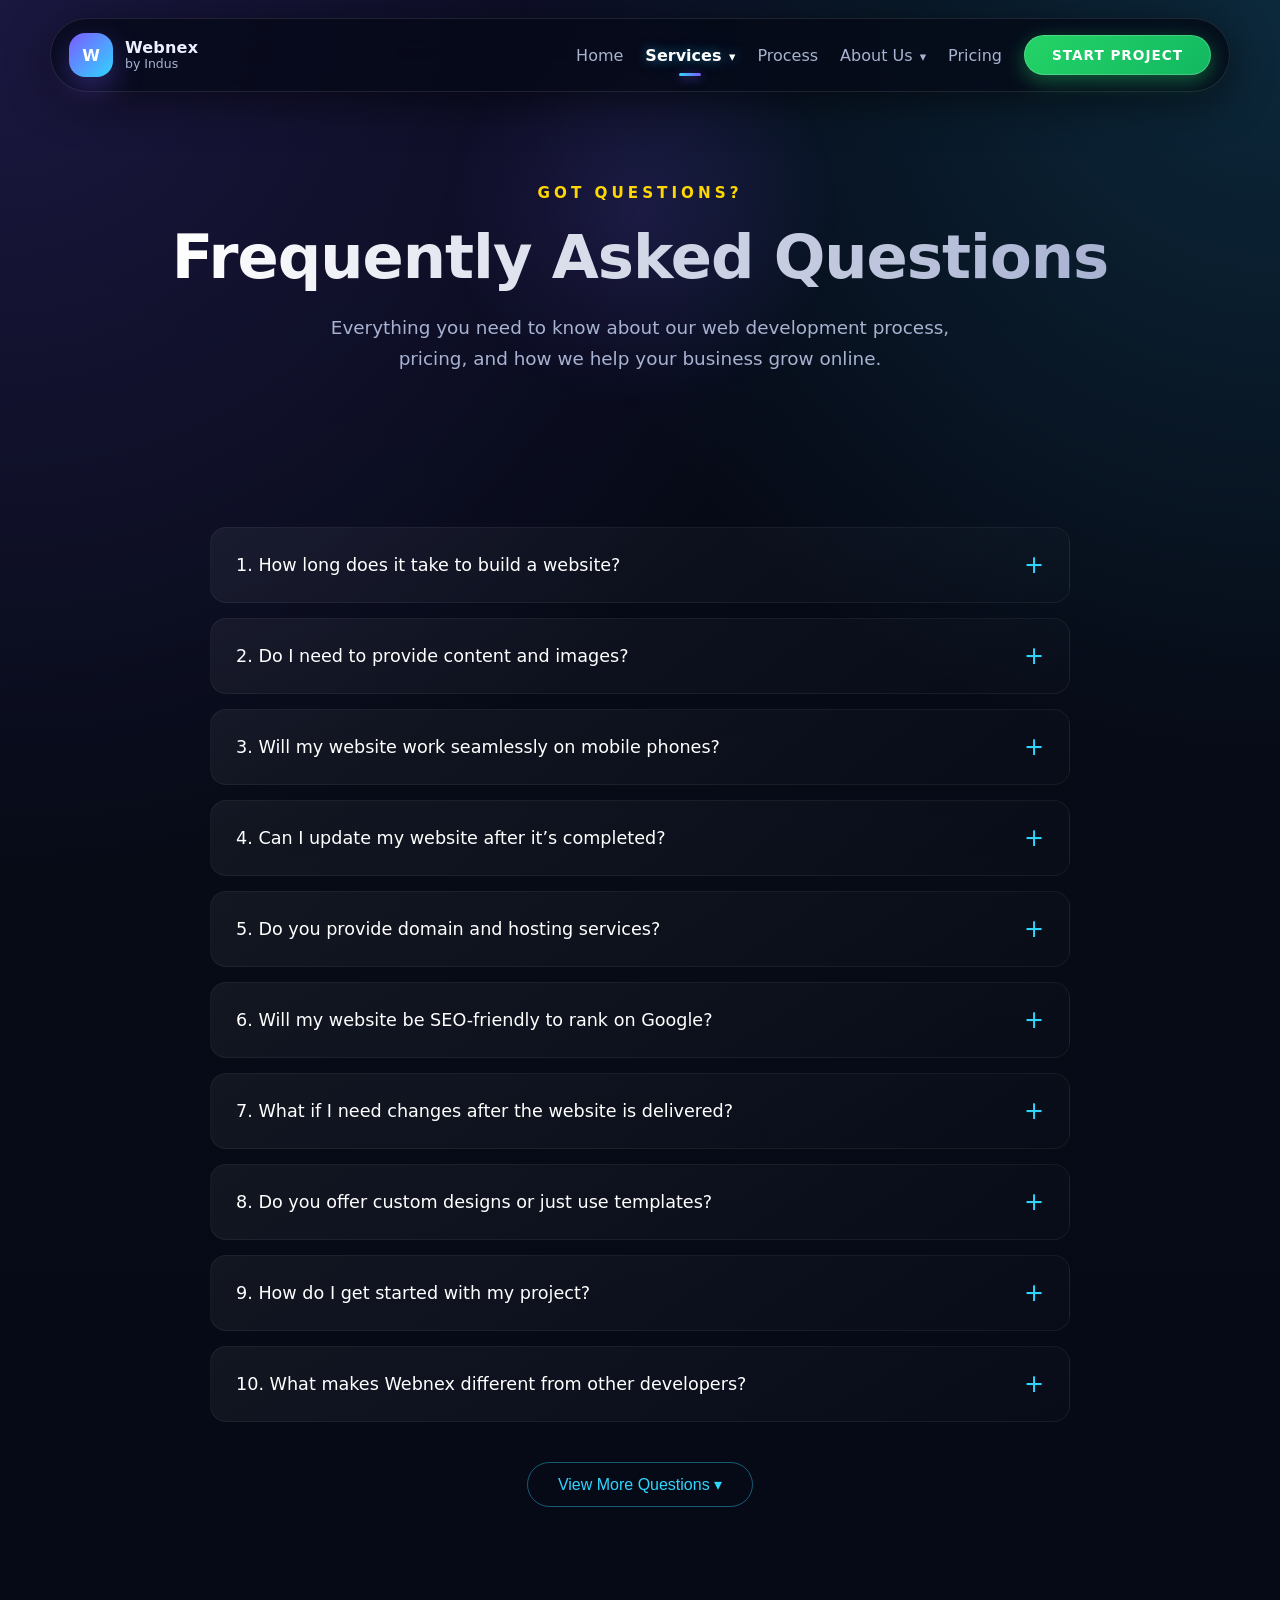
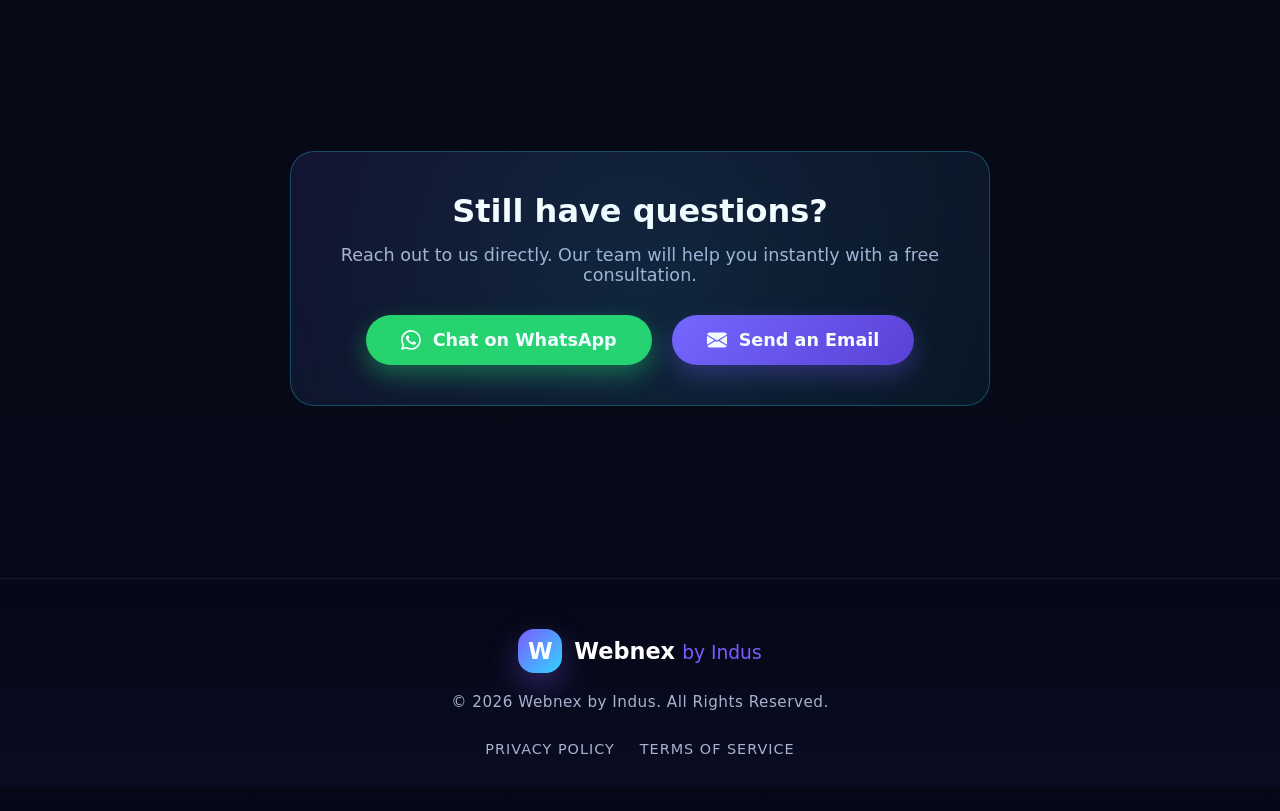
==== commit dbf410af: "Update faq.html" ====
--- a/faq.html
+++ b/faq.html
@@ -25,7 +25,7 @@
       <a href="index.html" class="nav-link">Home</a>
       
       <div class="dropdown">
-        <a href="services.html" class="nav-link">Services <span class="arrow">▾</span></a>
+        <a href="services.html" class="nav-link active">Services <span class="arrow">▾</span></a>
         <div class="dropdown-content">
           <a href="services.html">All Services</a>
           <a href="reviews.html">Client Reviews</a>
--- a/css/style.css
+++ b/css/style.css
@@ -1090,3 +1090,37 @@
   .dropdown:hover .dropdown-content { display: block; }
   .dropdown .arrow { float: right; }
 }
+/* ========================================= */
+/* PREMIUM ACTIVE LINK HIGHLIGHT             */
+/* ========================================= */
+
+.site-nav .nav-link {
+  position: relative; /* Ye line zaroori hai underline position ke liye */
+}
+
+/* Jab link active ho, toh text chamkega */
+.site-nav .nav-link.active {
+  color: #fff !important; 
+  font-weight: 600;
+  text-shadow: 0 0 12px rgba(48, 213, 255, 0.5); /* Premium Cyan Glow */
+}
+
+/* Text ke niche ek choti si glowing line (World-class feel) */
+.site-nav .nav-link.active::after {
+  content: '';
+  position: absolute;
+  bottom: -6px;
+  left: 50%;
+  transform: translateX(-50%);
+  width: 20px;
+  height: 3px;
+  background: linear-gradient(90deg, #30D5FF, #7C5CFF); /* Cyan to Purple */
+  border-radius: 5px;
+  box-shadow: 0 2px 10px rgba(124, 92, 255, 0.6);
+  animation: popInLine 0.4s cubic-bezier(0.175, 0.885, 0.32, 1.275) forwards;
+}
+
+@keyframes popInLine {
+  0% { width: 0; opacity: 0; }
+  100% { width: 22px; opacity: 1; }
+}
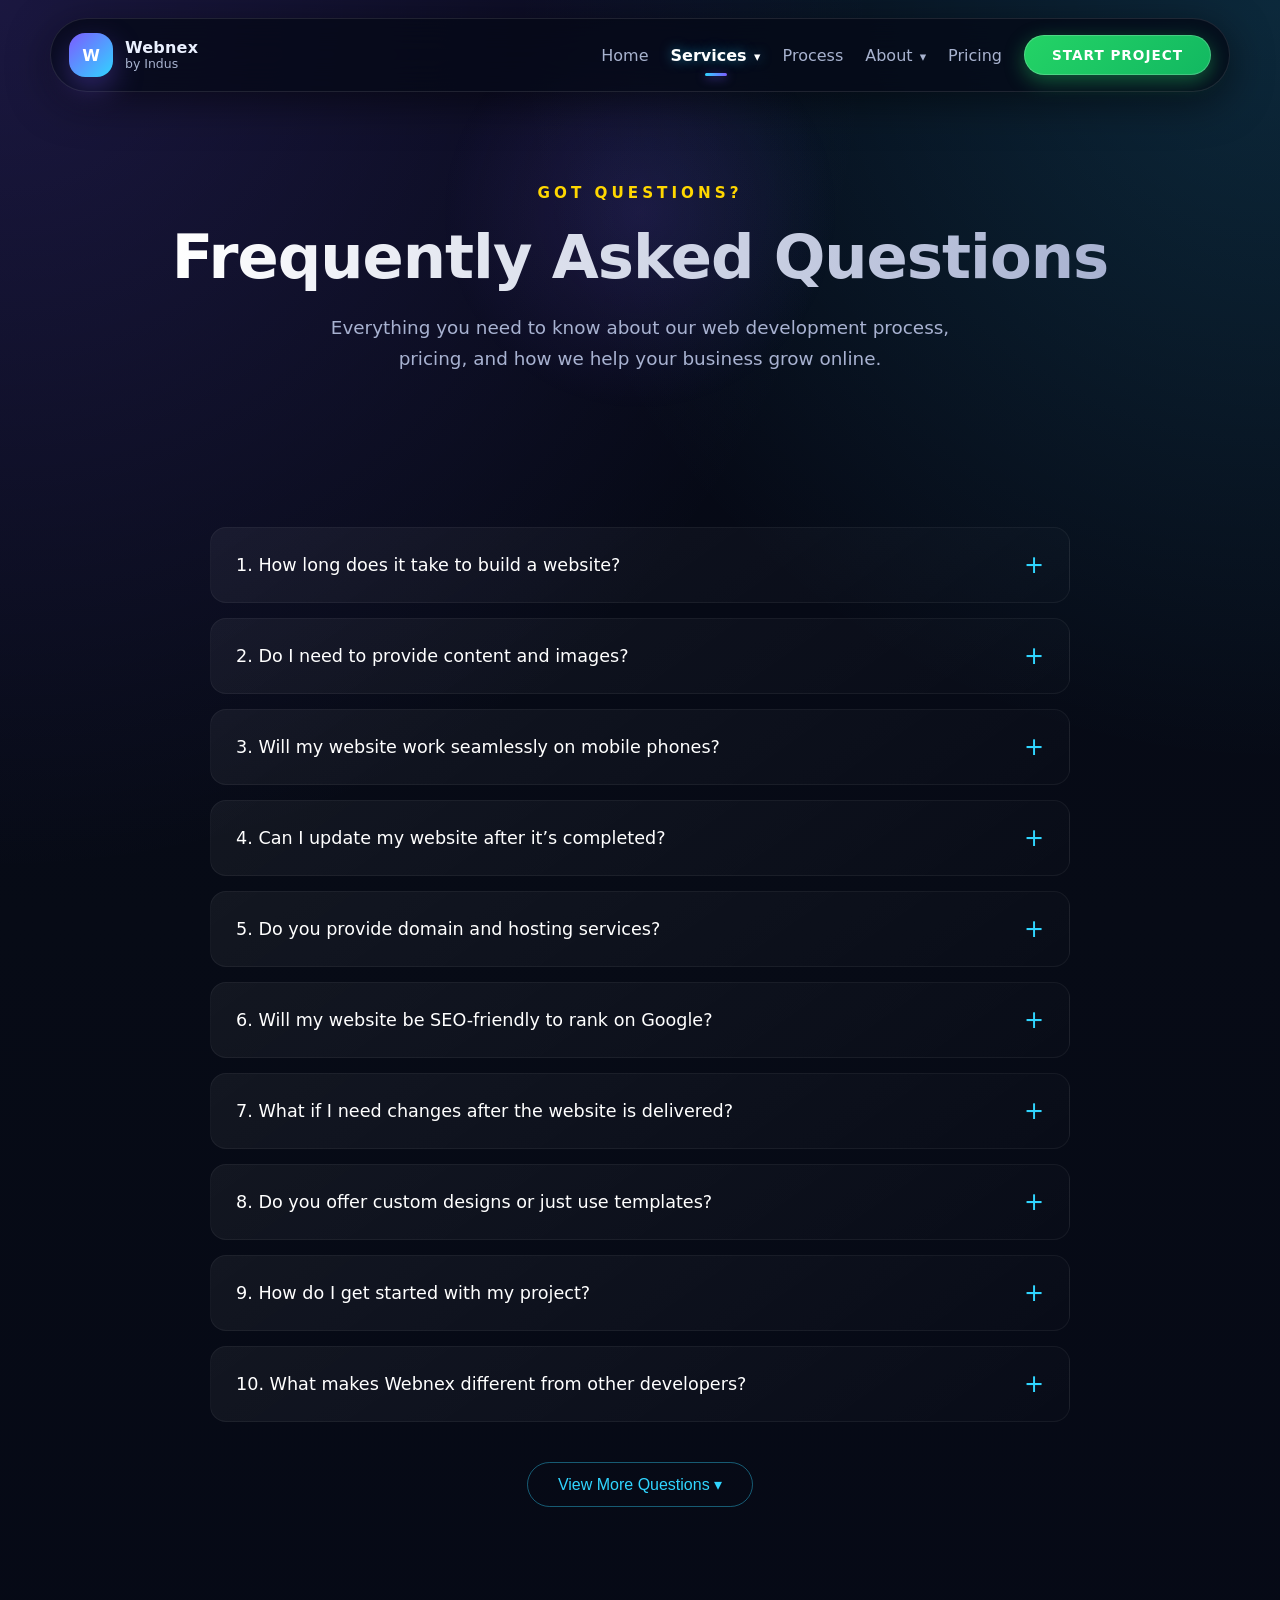
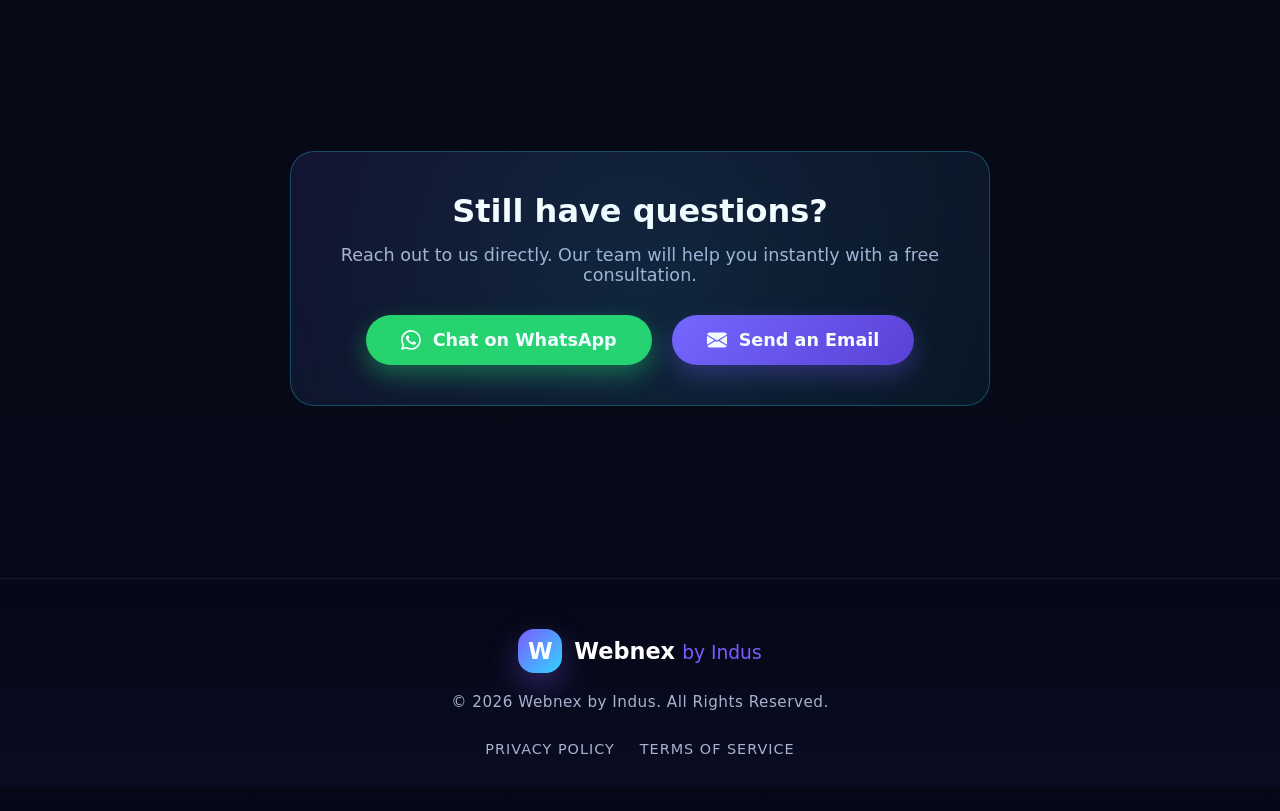
==== commit ddcf5ede: "Update faq.html" ====
--- a/faq.html
+++ b/faq.html
@@ -29,14 +29,13 @@
         <div class="dropdown-content">
           <a href="services.html">All Services</a>
           <a href="reviews.html">Client Reviews</a>
-          <a href="faq.html">FAQ</a>
-        </div>
+          <a href="faq.html" class="active">FAQ</a> </div>
       </div>
 
       <a href="process.html" class="nav-link">Process</a>
       
       <div class="dropdown">
-        <a href="work.html" class="nav-link">About Us <span class="arrow">▾</span></a>
+        <a href="work.html" class="nav-link">About <span class="arrow">▾</span></a>
         <div class="dropdown-content">
           <a href="work.html">Our Story</a>
           <a href="social.html">Social Links</a>
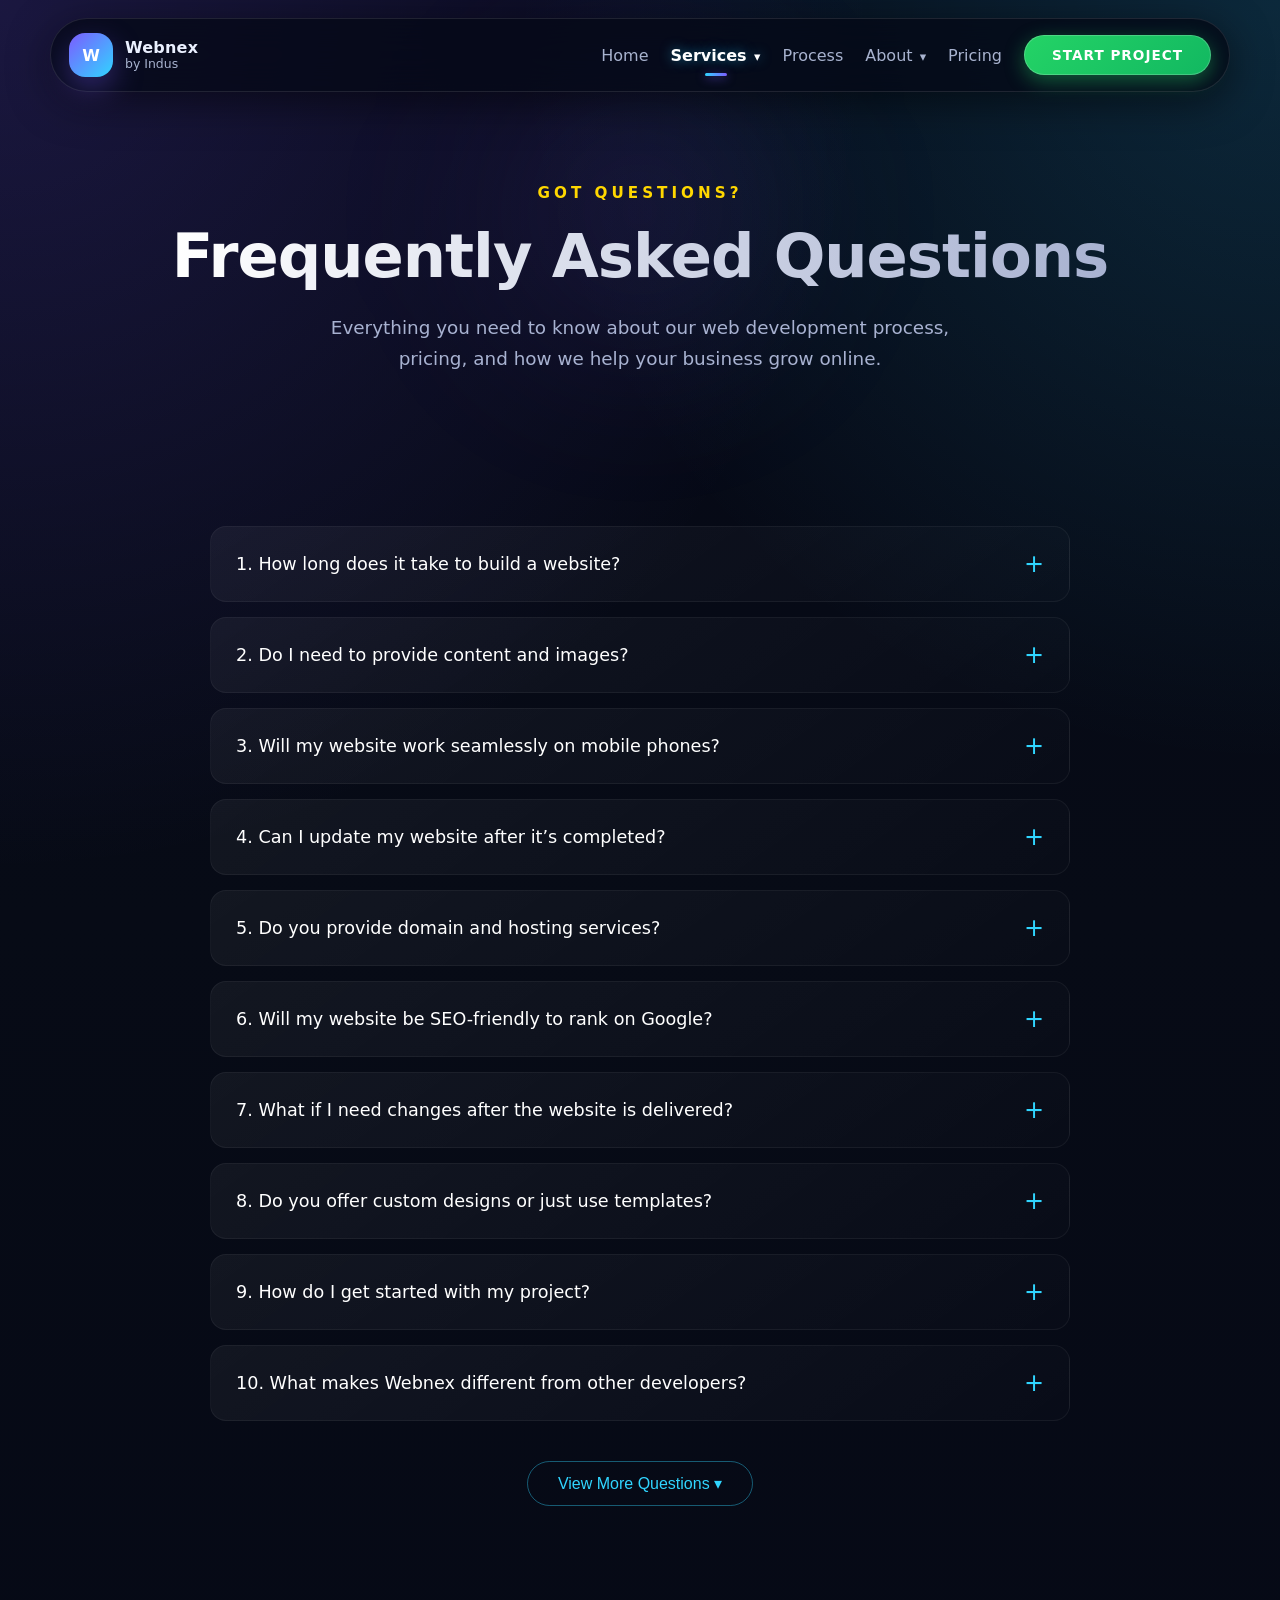
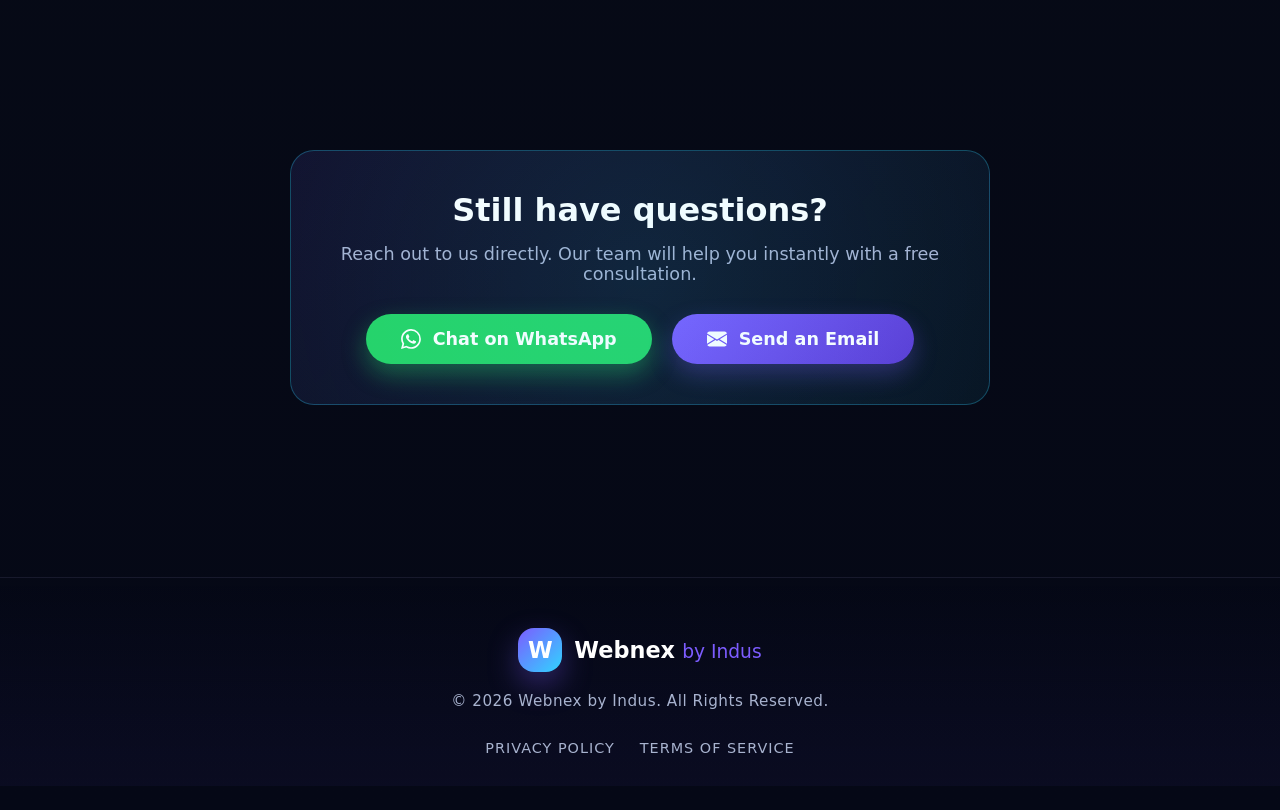
==== commit 4bd46c42: "Update faq.html" ====
--- a/faq.html
+++ b/faq.html
@@ -173,7 +173,9 @@
         loadMoreBtn.style.display = 'none';
       });
     });
+    
   </script>
-  <script src="js/main.js"></script>
+  
 </body>
+<script src="js/main.js"></script>
 </html>
--- a/css/style.css
+++ b/css/style.css
@@ -78,45 +78,6 @@
 
 
 
-.hero{
-  display:grid;
-  grid-template-columns:1.1fr .9fr;
-  align-items:center;
-  gap:34px;
-  padding-top:56px;
-}
-.pill{
-  display:inline-flex;align-items:center;gap:10px;
-  padding:10px 14px;
-  border:1px solid var(--border);
-  border-radius:999px;
-  background:rgba(255,255,255,.04);
-  color:var(--muted);
-  font-size:.92rem;
-}
-.dot{
-  width:10px;height:10px;border-radius:50%;
-  background:linear-gradient(135deg,var(--primary),var(--primary-2));
-  box-shadow:0 0 18px rgba(124,92,255,.8);
-}
-.hero-copy h1{
-  margin-top:18px;
-  font-size:clamp(2.9rem, 5vw, 5.6rem);
-  line-height:1.02;
-  letter-spacing:-.05em;
-  max-width:12ch;
-}
-.hero-text{
-  margin-top:18px;
-  color:var(--muted);
-  font-size:1.05rem;
-  line-height:1.8;
-  max-width:62ch;
-}
-.hero-actions{
-  display:flex;flex-wrap:wrap;gap:14px;
-  margin-top:28px;
-}
 .btn{
   display:inline-flex;align-items:center;justify-content:center;
   min-height:52px;padding:0 22px;
@@ -841,127 +802,6 @@
   100% { transform: scale(1); }
 }
 
-.pricing-grid {
-  display: flex;
-  flex-wrap: wrap;
-  justify-content: center;
-  gap: 30px;
-  max-width: 1200px;
-  margin: 0 auto;
-}
-
-.pricing-card {
-  background: white;
-  border-radius: 15px;
-  padding: 30px 25px;
-  width: 100%;
-  max-width: 350px;
-  box-shadow: 0 10px 30px rgba(0,0,0,0.05);
-  transition: transform 0.3s ease, box-shadow 0.3s ease;
-  position: relative;
-  display: flex;
-  flex-direction: column;
-}
-
-.pricing-card:hover {
-  transform: translateY(-10px);
-  box-shadow: 0 15px 40px rgba(0,0,0,0.1);
-}
-
-.plan-badge {
-  position: absolute;
-  top: -15px;
-  right: 20px;
-  background: #2ed573;
-  color: white;
-  padding: 5px 15px;
-  border-radius: 20px;
-  font-size: 0.85rem;
-  font-weight: bold;
-}
-
-.popular-tag {
-  position: absolute;
-  top: 15px;
-  left: 0;
-  background: #1e90ff;
-  color: white;
-  padding: 5px 15px;
-  border-radius: 0 20px 20px 0;
-  font-size: 0.8rem;
-  font-weight: bold;
-}
-
-.pricing-card.business {
-  border: 2px solid #1e90ff;
-  transform: scale(1.05);
-}
-
-.pricing-card.business:hover {
-  transform: scale(1.05) translateY(-10px);
-}
-
-.plan-title {
-  font-size: 1.5rem;
-  margin-top: 15px;
-  margin-bottom: 5px;
-}
-
-.plan-desc {
-  font-size: 0.9rem;
-  color: #666;
-  margin-bottom: 20px;
-  min-height: 40px;
-}
-
-.price-block {
-  margin-bottom: 25px;
-  padding-bottom: 20px;
-  border-bottom: 1px solid #eee;
-}
-
-.old-price {
-  font-size: 1.2rem;
-  color: #a4b0be;
-  text-decoration: line-through;
-  margin-right: 10px;
-}
-
-.new-price {
-  font-size: 2.2rem;
-  font-weight: 800;
-  color: #2f3542;
-}
-
-.features-list {
-  list-style: none;
-  padding: 0;
-  margin: 0 0 30px 0;
-  flex-grow: 1;
-}
-
-.features-list li {
-  margin-bottom: 12px;
-  font-size: 0.95rem;
-  color: #444;
-  line-height: 1.4;
-}
-
-.btn {
-  display: block;
-  text-align: center;
-  padding: 12px;
-  border-radius: 8px;
-  text-decoration: none;
-  font-weight: bold;
-  color: white;
-  transition: opacity 0.3s;
-}
-
-.btn:hover { opacity: 0.9; }
-.btn-starter { background: #2ed573; }
-.btn-business { background: #1e90ff; }
-.btn-premium { background: #9c88ff; }
 
 /* Bonus Section */
 .bonus-section {
@@ -1124,3 +964,531 @@
   0% { width: 0; opacity: 0; }
   100% { width: 22px; opacity: 1; }
 }
+/* ========================================= */
+/* PRICING SECTION - HOMEPAGE (PREMIUM)      */
+/* ========================================= */
+
+.pricing-grid {
+  display: grid;
+  grid-template-columns: repeat(3, 1fr);
+  gap: 30px;
+  max-width: 1200px;
+  margin: 0 auto;
+  padding: 0 20px;
+  align-items: stretch;
+}
+
+/* Base Price Card Styles */
+.price-card {
+  position: relative;
+  background: linear-gradient(180deg, rgba(255,255,255,0.04) 0%, rgba(255,255,255,0.01) 100%);
+  border: 1px solid rgba(255,255,255,0.05);
+  border-radius: 24px;
+  padding: 40px 30px;
+  backdrop-filter: blur(15px);
+  -webkit-backdrop-filter: blur(15px);
+  transition: all 0.4s cubic-bezier(0.175, 0.885, 0.32, 1.275);
+  display: flex;
+  flex-direction: column;
+  overflow: hidden;
+  z-index: 1;
+}
+
+/* Subtle background glow for cards */
+.card-glow {
+  position: absolute;
+  top: -50px; left: -50px;
+  width: 150px; height: 150px;
+  border-radius: 50%;
+  filter: blur(60px);
+  z-index: -1;
+  opacity: 0.5;
+  transition: opacity 0.4s ease;
+}
+
+.price-card:hover { transform: translateY(-10px); }
+.price-card:hover .card-glow { opacity: 0.8; }
+
+/* Plan Specific Theme Colors */
+/* Starter (Neon Green/Teal) */
+.starter-card:hover { border-color: rgba(16, 185, 129, 0.4); box-shadow: 0 20px 40px rgba(0,0,0,0.5), 0 0 20px rgba(16, 185, 129, 0.1); }
+.starter-glow { background: rgba(16, 185, 129, 0.6); }
+.starter-card .plan-name { color: #10B981; }
+.starter-check { color: #10B981; }
+.btn-starter { background: transparent; border: 1px solid #10B981; color: #10B981; }
+.btn-starter:hover { background: rgba(16, 185, 129, 0.1); box-shadow: 0 0 15px rgba(16, 185, 129, 0.3); }
+
+/* Business (Blue/Purple) */
+.business-card:hover { border-color: rgba(48, 213, 255, 0.4); box-shadow: 0 20px 40px rgba(0,0,0,0.5), 0 0 20px rgba(48, 213, 255, 0.1); }
+.business-glow { background: rgba(48, 213, 255, 0.6); }
+.business-card .plan-name { color: #30D5FF; }
+.business-check { color: #30D5FF; }
+.btn-business { background: transparent; border: 1px solid #30D5FF; color: #30D5FF; }
+.btn-business:hover { background: rgba(48, 213, 255, 0.1); box-shadow: 0 0 15px rgba(48, 213, 255, 0.3); }
+
+/* Premium (Red/Coral) - Highlighted Card */
+.premium-card {
+  transform: scale(1.05); 
+  border-color: rgba(255, 77, 77, 0.3);
+  background: linear-gradient(180deg, rgba(255, 77, 77, 0.08) 0%, rgba(10, 15, 30, 0.5) 100%);
+  box-shadow: 0 15px 35px rgba(0,0,0,0.4), inset 0 0 20px rgba(255, 77, 77, 0.05);
+}
+.premium-card:hover { transform: scale(1.05) translateY(-10px); border-color: rgba(255, 77, 77, 0.6); box-shadow: 0 25px 50px rgba(0,0,0,0.6), 0 0 30px rgba(255, 77, 77, 0.2); }
+.premium-glow { background: rgba(255, 77, 77, 0.6); width: 200px; height: 200px; }
+.premium-card .plan-name { color: #FF4D4D; }
+.premium-check { color: #FF4D4D; }
+.btn-premium { background: linear-gradient(135deg, #FF4D4D, #F97316); border: none; color: #fff; }
+.btn-premium:hover { box-shadow: 0 10px 20px rgba(255, 77, 77, 0.4); transform: translateY(-2px); }
+
+/* Typography */
+.plan-name { font-size: 1.8rem; margin-bottom: 5px; font-weight: 700; }
+.best-for { color: #a8b2d1; font-size: 0.9rem; margin-bottom: 25px; line-height: 1.5; }
+.best-for strong { color: #e2e8f0; }
+
+.pricing-block { margin-bottom: 20px; border-bottom: 1px solid rgba(255,255,255,0.1); padding-bottom: 20px; }
+.old-price { color: #64748b; font-size: 1.1rem; font-weight: 500; margin-bottom: 5px; }
+.old-price del { text-decoration: line-through; }
+.old-price .divider { margin: 0 8px; opacity: 0.5; }
+
+.new-price { font-size: 2.8rem; font-weight: 800; color: #fff; line-height: 1; }
+.new-price span { font-size: 1.2rem; color: #94a3b8; font-weight: 600; }
+
+.price-desc { color: #94a3b8; font-size: 0.95rem; line-height: 1.6; margin-bottom: 30px; }
+
+/* Features List */
+.features-wrapper { flex-grow: 1; margin-bottom: 30px; }
+.what-you-get { color: #fff; font-weight: 600; margin-bottom: 15px; font-size: 1.05rem; }
+.features { list-style: none; padding: 0; margin: 0; }
+.features li { display: flex; align-items: flex-start; margin-bottom: 12px; color: #cbd5e1; font-size: 0.95rem; line-height: 1.5; }
+.features li strong { color: #fff; }
+.features li .check { margin-right: 12px; font-weight: bold; font-size: 1.1rem; }
+
+/* Buttons */
+.price-card .btn {
+  width: 100%;
+  padding: 16px 20px;
+  border-radius: 12px;
+  font-weight: 600;
+  font-size: 1.05rem;
+  text-align: center;
+  text-decoration: none;
+  transition: all 0.3s ease;
+  display: block;
+  margin-top: auto;
+}
+
+/* Popular Badge */
+.popular-badge {
+  position: absolute;
+  top: 0; right: 0;
+  background: linear-gradient(135deg, #FF4D4D, #F97316);
+  color: #fff;
+  font-size: 0.8rem;
+  font-weight: 700;
+  padding: 6px 20px;
+  border-bottom-left-radius: 16px;
+  text-transform: uppercase;
+  letter-spacing: 1px;
+  box-shadow: -5px 5px 15px rgba(255, 77, 77, 0.3);
+}
+
+/* Mobile Responsive */
+@media (max-width: 992px) {
+  .pricing-grid { grid-template-columns: 1fr; max-width: 500px; }
+  .premium-card { transform: scale(1); order: -1; } /* Premium plan at the top on phones */
+  .premium-card:hover { transform: translateY(-8px); }
+  .pricing-block { padding-bottom: 15px; }
+  .new-price { font-size: 2.5rem; }
+}
+/* ========================================= */
+/* PREMIUM HERO SECTION (APPLE-STYLE)        */
+/* ========================================= */
+
+.premium-hero {
+  position: relative;
+  min-height: 100vh;
+  display: flex;
+  align-items: center;
+  justify-content: center;
+  text-align: center;
+  padding: 140px 20px 80px;
+  overflow: hidden;
+}
+
+/* Ambient glowing light behind the text */
+.hero-glow-bg {
+  position: absolute;
+  top: 50%;
+  left: 50%;
+  transform: translate(-50%, -50%);
+  width: 60vw;
+  height: 60vw;
+  background: radial-gradient(circle, rgba(124, 92, 255, 0.15) 0%, rgba(48, 213, 255, 0.05) 40%, transparent 70%);
+  filter: blur(80px);
+  z-index: 0;
+  animation: pulseGlow 8s infinite alternate ease-in-out;
+}
+
+@keyframes pulseGlow {
+  0% { transform: translate(-50%, -50%) scale(1); opacity: 0.7; }
+  100% { transform: translate(-50%, -50%) scale(1.2); opacity: 1; }
+}
+
+.hero-content {
+  position: relative;
+  z-index: 1;
+  max-width: 950px;
+  margin: 0 auto;
+  display: flex;
+  flex-direction: column;
+  align-items: center;
+}
+
+/* Top Pill Badge */
+.premium-pill {
+  display: inline-flex;
+  align-items: center;
+  gap: 12px;
+  padding: 8px 22px;
+  background: rgba(255, 255, 255, 0.03);
+  border: 1px solid rgba(255, 255, 255, 0.1);
+  border-radius: 50px;
+  color: #cbd5e1;
+  font-size: 0.9rem;
+  font-weight: 500;
+  margin-bottom: 30px;
+  backdrop-filter: blur(10px);
+  box-shadow: 0 10px 30px rgba(0, 0, 0, 0.2);
+}
+
+.pulsing-dot {
+  width: 8px;
+  height: 8px;
+  background: #30D5FF;
+  border-radius: 50%;
+  box-shadow: 0 0 10px #30D5FF, 0 0 20px #30D5FF;
+  animation: blinkDot 1.5s infinite;
+}
+
+@keyframes blinkDot {
+  0%, 100% { opacity: 1; }
+  50% { opacity: 0.4; }
+}
+
+/* Typography */
+.hero-title {
+  font-size: clamp(2.5rem, 6vw, 4.8rem);
+  color: #fff;
+  font-weight: 800;
+  line-height: 1.15;
+  margin-bottom: 25px;
+  letter-spacing: -1px;
+}
+
+.text-gradient {
+  background: linear-gradient(135deg, #7C5CFF, #30D5FF, #ffffff);
+  -webkit-background-clip: text;
+  -webkit-text-fill-color: transparent;
+  background-size: 200% auto;
+  animation: shineText 5s linear infinite;
+}
+
+@keyframes shineText {
+  to { background-position: 200% center; }
+}
+
+.hero-subtitle {
+  font-size: clamp(1.05rem, 2vw, 1.25rem);
+  color: #94a3b8;
+  line-height: 1.6;
+  max-width: 700px;
+  margin: 0 auto 40px;
+}
+
+/* Buttons */
+.hero-button-group {
+  display: flex;
+  gap: 20px;
+  margin-bottom: 60px;
+  justify-content: center;
+  flex-wrap: wrap;
+}
+
+.btn-apple-primary {
+  background: #fff;
+  color: #070B16;
+  padding: 16px 36px;
+  border-radius: 50px;
+  font-weight: 700;
+  font-size: 1.1rem;
+  text-decoration: none;
+  display: inline-flex;
+  align-items: center;
+  justify-content: center;
+  transition: all 0.3s ease;
+  box-shadow: 0 10px 30px rgba(255, 255, 255, 0.15);
+}
+
+.btn-apple-primary:hover {
+  transform: translateY(-3px);
+  box-shadow: 0 15px 35px rgba(255, 255, 255, 0.3);
+  background: #f8fafc;
+}
+
+.btn-apple-secondary {
+  background: rgba(255, 255, 255, 0.05);
+  color: #fff;
+  padding: 16px 36px;
+  border-radius: 50px;
+  font-weight: 600;
+  font-size: 1.1rem;
+  text-decoration: none;
+  border: 1px solid rgba(255, 255, 255, 0.1);
+  transition: all 0.3s ease;
+  backdrop-filter: blur(10px);
+  display: inline-flex;
+  align-items: center;
+  justify-content: center;
+}
+
+.btn-apple-secondary:hover {
+  background: rgba(255, 255, 255, 0.1);
+  border-color: rgba(255, 255, 255, 0.3);
+  transform: translateY(-3px);
+}
+
+/* Glassmorphism Stats Cards */
+.hero-glass-stats {
+  display: flex;
+  gap: 20px;
+  justify-content: center;
+  flex-wrap: wrap;
+  width: 100%;
+}
+
+.stat-item {
+  background: linear-gradient(145deg, rgba(255, 255, 255, 0.04), rgba(255, 255, 255, 0.01));
+  border: 1px solid rgba(255, 255, 255, 0.08);
+  padding: 15px 25px;
+  border-radius: 20px;
+  display: flex;
+  align-items: center;
+  gap: 15px;
+  backdrop-filter: blur(20px);
+  -webkit-backdrop-filter: blur(20px);
+  transition: transform 0.3s ease, border-color 0.3s ease;
+}
+
+.stat-item:hover {
+  transform: translateY(-5px);
+  border-color: rgba(48, 213, 255, 0.3);
+  box-shadow: 0 10px 30px rgba(0,0,0,0.3);
+}
+
+.stat-icon { font-size: 1.8rem; filter: drop-shadow(0 0 10px rgba(48, 213, 255, 0.3)); }
+.stat-text { text-align: left; display: flex; flex-direction: column; }
+.stat-text strong { color: #fff; font-size: 1.1rem; font-weight: 700; line-height: 1.2; }
+.stat-text span { color: #94a3b8; font-size: 0.85rem; }
+
+/* ========================================= */
+/* PREMIUM HERO MOCKUP VISUAL (APPLE STYLE)  */
+/* ========================================= */
+.hero-visual {
+  width: 100%;
+  max-width: 900px;
+  margin: 60px auto 0; 
+  perspective: 1000px;
+  animation: floatUp 1.5s ease-out forwards;
+}
+
+@keyframes floatUp {
+  0% { opacity: 0; transform: translateY(50px) scale(0.95); }
+  100% { opacity: 1; transform: translateY(0) scale(1); }
+}
+
+.mockup {
+  background: linear-gradient(145deg, rgba(15, 20, 35, 0.7), rgba(5, 8, 15, 0.9));
+  border: 1px solid rgba(255, 255, 255, 0.1);
+  border-radius: 20px;
+  box-shadow: 0 30px 60px rgba(0, 0, 0, 0.6), 0 0 40px rgba(124, 92, 255, 0.15);
+  overflow: hidden;
+  backdrop-filter: blur(20px);
+  -webkit-backdrop-filter: blur(20px);
+  transform: rotateX(2deg);
+  transition: transform 0.5s ease, box-shadow 0.5s ease;
+}
+
+.mockup:hover {
+  transform: rotateX(0deg) translateY(-5px);
+  box-shadow: 0 40px 80px rgba(0, 0, 0, 0.7), 0 0 60px rgba(48, 213, 255, 0.2);
+}
+
+/* macOS Topbar */
+.mockup-topbar {
+  height: 36px;
+  background: rgba(255, 255, 255, 0.03);
+  border-bottom: 1px solid rgba(255, 255, 255, 0.05);
+  display: flex;
+  align-items: center;
+  padding: 0 16px;
+  gap: 8px;
+}
+
+.mockup-topbar span { width: 12px; height: 12px; border-radius: 50%; }
+.dot-red { background: #FF5F56; box-shadow: 0 0 5px #FF5F56; }
+.dot-yellow { background: #FFBD2E; box-shadow: 0 0 5px #FFBD2E; }
+.dot-green { background: #27C93F; box-shadow: 0 0 5px #27C93F; }
+
+/* Mockup Content */
+.mockup-body {
+  padding: 30px;
+  display: grid;
+  grid-template-columns: 1.2fr 1fr;
+  gap: 20px;
+}
+
+.mock-card {
+  background: rgba(255, 255, 255, 0.03);
+  border: 1px solid rgba(255, 255, 255, 0.05);
+  border-radius: 16px;
+  padding: 30px;
+  text-align: left;
+  transition: background 0.3s;
+}
+
+.mock-card:hover { background: rgba(255, 255, 255, 0.06); }
+
+.mock-badge {
+  display: inline-block;
+  background: linear-gradient(135deg, #7C5CFF, #30D5FF);
+  color: #fff;
+  font-size: 0.75rem;
+  font-weight: 700;
+  text-transform: uppercase;
+  letter-spacing: 1px;
+  padding: 4px 12px;
+  border-radius: 20px;
+  margin-bottom: 15px;
+}
+
+.mock-card-main h3 {
+  font-size: 1.6rem;
+  color: #fff;
+  line-height: 1.3;
+  margin-bottom: 10px;
+  letter-spacing: -0.5px;
+}
+
+.mock-card-main p { color: #a8b2d1; font-size: 0.95rem; line-height: 1.6; margin-bottom: 25px; }
+
+/* Dummy Buttons */
+.mock-btn-row { display: flex; gap: 15px; }
+.mock-btn { height: 12px; width: 60px; background: rgba(255, 255, 255, 0.1); border-radius: 10px; }
+.mock-btn.active { background: #30D5FF; width: 80px; box-shadow: 0 0 10px rgba(48, 213, 255, 0.5); }
+
+/* Right Grid Cards */
+.mock-grid { display: grid; grid-template-columns: 1fr 1fr; gap: 15px; }
+.mock-card.small { padding: 20px; display: flex; flex-direction: column; justify-content: center; }
+.mock-card.small span { color: #64748b; font-size: 0.85rem; text-transform: uppercase; letter-spacing: 1px; margin-bottom: 8px; }
+.mock-card.small strong { color: #fff; font-size: 1.4rem; }
+.mock-card.accent { background: linear-gradient(145deg, rgba(124, 92, 255, 0.1), rgba(48, 213, 255, 0.05)); border-color: rgba(124, 92, 255, 0.3); }
+.mock-card.accent strong { color: #30D5FF; }
+
+/* ========================================= */
+/* 📱 MOBILE OPTIMIZATION                    */
+/* ========================================= */
+@media (max-width: 768px) {
+  .premium-hero { padding: 120px 15px 60px; min-height: auto; }
+  .premium-pill { font-size: 0.8rem; padding: 6px 15px; flex-wrap: wrap; justify-content: center; text-align: center; }
+  .hero-title { font-size: 2.3rem; }
+  .hero-subtitle { font-size: 1rem; margin-bottom: 30px; }
+  .hero-button-group { flex-direction: column; gap: 15px; width: 100%; margin-bottom: 40px; }
+  .btn-apple-primary, .btn-apple-secondary { width: 100%; }
+  .hero-glass-stats { flex-direction: column; gap: 12px; }
+  .stat-item { width: 100%; justify-content: flex-start; }
+  
+  /* Mockup Mobile */
+  .hero-visual { margin-top: 40px; }
+  .mockup-body { grid-template-columns: 1fr; padding: 20px; gap: 15px; }
+  .mock-card-main { padding: 25px 20px; }
+  .mock-card-main h3 { font-size: 1.4rem; }
+  .mock-grid { gap: 10px; }
+  .mock-card.small { padding: 15px; }
+  .mock-card.small strong { font-size: 1.2rem; }
+}
+/* ========================================= */
+/* INNER PAGES HEADER FIX (SERVICES, PRICING, ABOUT, PROCESS) */
+/* ========================================= */
+
+/* Restoring the Main Container */
+.hero.section {
+  padding-top: 150px; /* Gives space so navbar doesn't hide it */
+  padding-bottom: 60px;
+  display: flex;
+  flex-direction: column;
+  align-items: center;
+  text-align: center;
+  position: relative;
+  z-index: 1;
+}
+
+.hero-copy {
+  max-width: 850px;
+  margin: 0 auto;
+  display: flex;
+  flex-direction: column;
+  align-items: center;
+}
+
+/* Restoring and Upgrading the Pill / Badge */
+.pill {
+  display: inline-flex;
+  align-items: center;
+  gap: 10px;
+  padding: 8px 22px;
+  background: rgba(255, 255, 255, 0.03);
+  border: 1px solid rgba(255, 255, 255, 0.1);
+  border-radius: 50px;
+  color: #cbd5e1;
+  font-size: 0.9rem;
+  font-weight: 500;
+  margin-bottom: 25px;
+  backdrop-filter: blur(10px);
+  box-shadow: 0 10px 30px rgba(0, 0, 0, 0.2);
+}
+
+.pill .dot {
+  width: 8px;
+  height: 8px;
+  background: #30D5FF;
+  border-radius: 50%;
+  box-shadow: 0 0 10px #30D5FF, 0 0 20px #30D5FF;
+}
+
+/* Restoring and Upgrading Inner Page Titles */
+.hero-copy h1 {
+  font-size: clamp(2.2rem, 5vw, 4rem);
+  color: #fff;
+  font-weight: 800;
+  line-height: 1.15;
+  margin-bottom: 20px;
+  letter-spacing: -1px;
+}
+
+/* Restoring the Subtext */
+.hero-text {
+  font-size: clamp(1.05rem, 2vw, 1.2rem);
+  color: #94a3b8;
+  line-height: 1.6;
+  max-width: 700px;
+  margin: 0 auto 30px auto;
+}
+
+/* Just in case any inner page has old buttons */
+.hero-copy .hero-actions {
+  display: flex;
+  gap: 15px;
+  justify-content: center;
+  flex-wrap: wrap;
+  margin-top: 10px;
+}
--- a/css/reviews.css
+++ b/css/reviews.css
@@ -336,3 +336,333 @@
   object-fit: cover; /* Yeh photo ko stretch hone se rokti hai aur perfect fit karti hai */
   display: block;
 }
+/* ========================================= */
+/* CASE STUDIES SECTION - STORY CARDS        */
+/* ========================================= */
+
+.cs-grid {
+  display: grid;
+  grid-template-columns: repeat(auto-fit, minmax(320px, 1fr));
+  gap: 30px;
+  max-width: 1200px;
+  margin: 0 auto;
+  padding: 0 20px;
+}
+
+.cs-story-card {
+  position: relative;
+  padding: 40px 30px;
+  border-radius: 24px;
+  background: linear-gradient(145deg, rgba(255,255,255,0.03), rgba(10, 15, 30, 0.4));
+  border: 1px solid rgba(255,255,255,0.05);
+  backdrop-filter: blur(16px);
+  display: flex;
+  flex-direction: column;
+  transition: all 0.5s cubic-bezier(0.175, 0.885, 0.32, 1.275);
+  overflow: hidden;
+  z-index: 1;
+}
+
+/* Background Hover Glow */
+.cs-card-glow {
+  position: absolute;
+  top: -50px; right: -50px;
+  width: 150px; height: 150px;
+  background: radial-gradient(circle, rgba(124, 92, 255, 0.2) 0%, transparent 70%);
+  border-radius: 50%;
+  z-index: -1;
+  transition: all 0.5s ease;
+  opacity: 0;
+}
+
+.cs-story-card:hover {
+  transform: translateY(-8px);
+  border-color: rgba(48, 213, 255, 0.3);
+  box-shadow: 0 20px 40px rgba(0,0,0,0.4), 0 0 20px rgba(48, 213, 255, 0.05);
+}
+
+.cs-story-card:hover .cs-card-glow {
+  opacity: 1;
+  transform: scale(1.5);
+}
+
+/* Header */
+.cs-header {
+  margin-bottom: 30px;
+}
+
+.cs-number {
+  display: inline-block;
+  font-size: 0.85rem;
+  color: #7C5CFF;
+  font-weight: 700;
+  text-transform: uppercase;
+  letter-spacing: 2px;
+  margin-bottom: 10px;
+  background: rgba(124, 92, 255, 0.1);
+  padding: 4px 12px;
+  border-radius: 20px;
+}
+
+.cs-header h3 {
+  font-size: 1.5rem;
+  color: #fff;
+  margin: 0;
+  font-weight: 800;
+  letter-spacing: -0.5px;
+}
+
+/* Story Body */
+.cs-body {
+  flex-grow: 1;
+  display: flex;
+  flex-direction: column;
+}
+
+.cs-phase {
+  position: relative;
+}
+
+.phase-label {
+  display: block;
+  font-size: 0.8rem;
+  color: #64748b;
+  text-transform: uppercase;
+  letter-spacing: 1px;
+  font-weight: 600;
+  margin-bottom: 8px;
+}
+
+.result-label {
+  color: #30D5FF;
+}
+
+.cs-phase p {
+  color: #94a3b8;
+  font-size: 1rem;
+  line-height: 1.6;
+  margin: 0;
+  transition: color 0.3s ease;
+}
+
+.result-text {
+  color: #e2e8f0 !important;
+  font-weight: 500;
+}
+
+/* Animated Connector Line */
+.cs-animated-connector {
+  display: flex;
+  flex-direction: column;
+  align-items: flex-start;
+  margin: 20px 0;
+  padding-left: 5px;
+  opacity: 0.5;
+  transition: all 0.4s ease;
+}
+
+.connector-line {
+  width: 2px;
+  height: 20px;
+  background: #334155;
+  transition: all 0.5s cubic-bezier(0.175, 0.885, 0.32, 1.275);
+}
+
+.connector-arrow {
+  color: #334155;
+  font-size: 1.2rem;
+  line-height: 0.5;
+  margin-left: -4.5px;
+  transition: all 0.4s ease;
+}
+
+.cs-story-card:hover .cs-animated-connector {
+  opacity: 1;
+}
+
+.cs-story-card:hover .connector-line {
+  height: 40px; /* Line grows on hover */
+  background: linear-gradient(to bottom, #7C5CFF, #30D5FF);
+}
+
+.cs-story-card:hover .connector-arrow {
+  color: #30D5FF;
+  transform: translateY(5px);
+}
+
+/* Client Quote Highlight */
+.cs-client-quote {
+  margin-top: 35px;
+  padding-top: 25px;
+  border-top: 1px solid rgba(255,255,255,0.05);
+}
+
+.cs-client-quote p {
+  font-size: 1.1rem;
+  color: #DCD5FF;
+  font-style: italic;
+  font-weight: 500;
+  line-height: 1.6;
+  margin: 0;
+  position: relative;
+  padding-left: 20px;
+  border-left: 3px solid #7C5CFF;
+}
+
+/* Footer Line */
+.closing-fire-text {
+  font-size: clamp(1.4rem, 4vw, 2rem);
+  font-weight: 800;
+  background: linear-gradient(135deg, #FF4D4D, #F97316);
+  -webkit-background-clip: text;
+  -webkit-text-fill-color: transparent;
+  line-height: 1.4;
+  text-shadow: 0 0 20px rgba(255, 77, 77, 0.2);
+}
+
+/* Mobile Responsiveness */
+@media (max-width: 768px) {
+  .cs-grid {
+    grid-template-columns: 1fr;
+    padding: 0 15px;
+  }
+  .cs-story-card {
+    padding: 30px 20px;
+  }
+}
+/* ========================================= */
+/* WHY CLIENTS LOVE WEBNEX - LETTER STYLE    */
+/* ========================================= */
+
+.why-love-section {
+  padding-top: 80px;
+}
+
+.love-container {
+  max-width: 900px; /* Letter-like constrained width for reading */
+  margin: 0 auto;
+  padding: 0 20px;
+}
+
+.love-manifesto {
+  padding: 60px;
+  border-radius: 24px;
+  background: linear-gradient(145deg, rgba(255,255,255,0.03), rgba(10, 15, 30, 0.4));
+  border: 1px solid rgba(255,255,255,0.05);
+  backdrop-filter: blur(16px);
+  -webkit-backdrop-filter: blur(16px);
+  position: relative;
+  overflow: hidden;
+}
+
+/* The Glowing Connecting Thread (Timeline Effect) */
+.love-manifesto::before {
+  content: '';
+  position: absolute;
+  left: 84px; /* Perfectly centered behind the icons */
+  top: 80px;
+  bottom: 80px;
+  width: 2px;
+  background: linear-gradient(to bottom, transparent, #7C5CFF, #30D5FF, transparent);
+  z-index: 0;
+  opacity: 0.6;
+}
+
+.love-item {
+  display: flex;
+  gap: 30px;
+  margin-bottom: 50px;
+  position: relative;
+  z-index: 1;
+  transition: transform 0.3s ease;
+}
+
+.love-item:last-child {
+  margin-bottom: 0;
+}
+
+.love-item:hover {
+  transform: translateX(10px); /* Smooth slight push on hover */
+}
+
+/* Circular Floating Icons */
+.love-icon {
+  width: 50px;
+  height: 50px;
+  background: #070B16; /* Cuts out the thread behind it */
+  border: 2px solid rgba(124, 92, 255, 0.4);
+  border-radius: 50%;
+  display: flex;
+  align-items: center;
+  justify-content: center;
+  font-size: 1.5rem;
+  flex-shrink: 0;
+  box-shadow: 0 0 15px rgba(0, 0, 0, 0.5);
+  transition: all 0.4s cubic-bezier(0.175, 0.885, 0.32, 1.275);
+}
+
+.love-item:hover .love-icon {
+  transform: scale(1.15) rotate(5deg);
+  border-color: #30D5FF;
+  box-shadow: 0 0 25px rgba(48, 213, 255, 0.4), inset 0 0 10px rgba(48, 213, 255, 0.2);
+}
+
+/* Typography matching Editorial Style */
+.love-text {
+  padding-top: 5px; /* Aligns text perfectly with icon */
+}
+
+.love-text h3 {
+  font-size: 1.6rem;
+  color: #fff;
+  margin: 0 0 12px 0;
+  font-weight: 700;
+  letter-spacing: -0.5px;
+  transition: color 0.3s ease;
+}
+
+.love-item:hover .love-text h3 {
+  color: #DCD5FF; /* Slight brighten on hover */
+}
+
+.love-text p {
+  color: #a8b2d1;
+  font-size: 1.1rem;
+  line-height: 1.7;
+  margin: 0;
+}
+
+/* Mobile Responsiveness */
+@media (max-width: 768px) {
+  .love-manifesto {
+    padding: 40px 25px;
+  }
+  
+  /* Re-aligning thread for mobile padding */
+  .love-manifesto::before {
+    left: 49px; 
+  }
+  
+  .love-item {
+    gap: 20px;
+    margin-bottom: 40px;
+  }
+  
+  .love-icon {
+    width: 45px;
+    height: 45px;
+    font-size: 1.3rem;
+  }
+  
+  .love-text h3 {
+    font-size: 1.35rem;
+  }
+  
+  .love-text p {
+    font-size: 1rem;
+  }
+  
+  .love-item:hover {
+    transform: translateX(5px);
+  }
+}
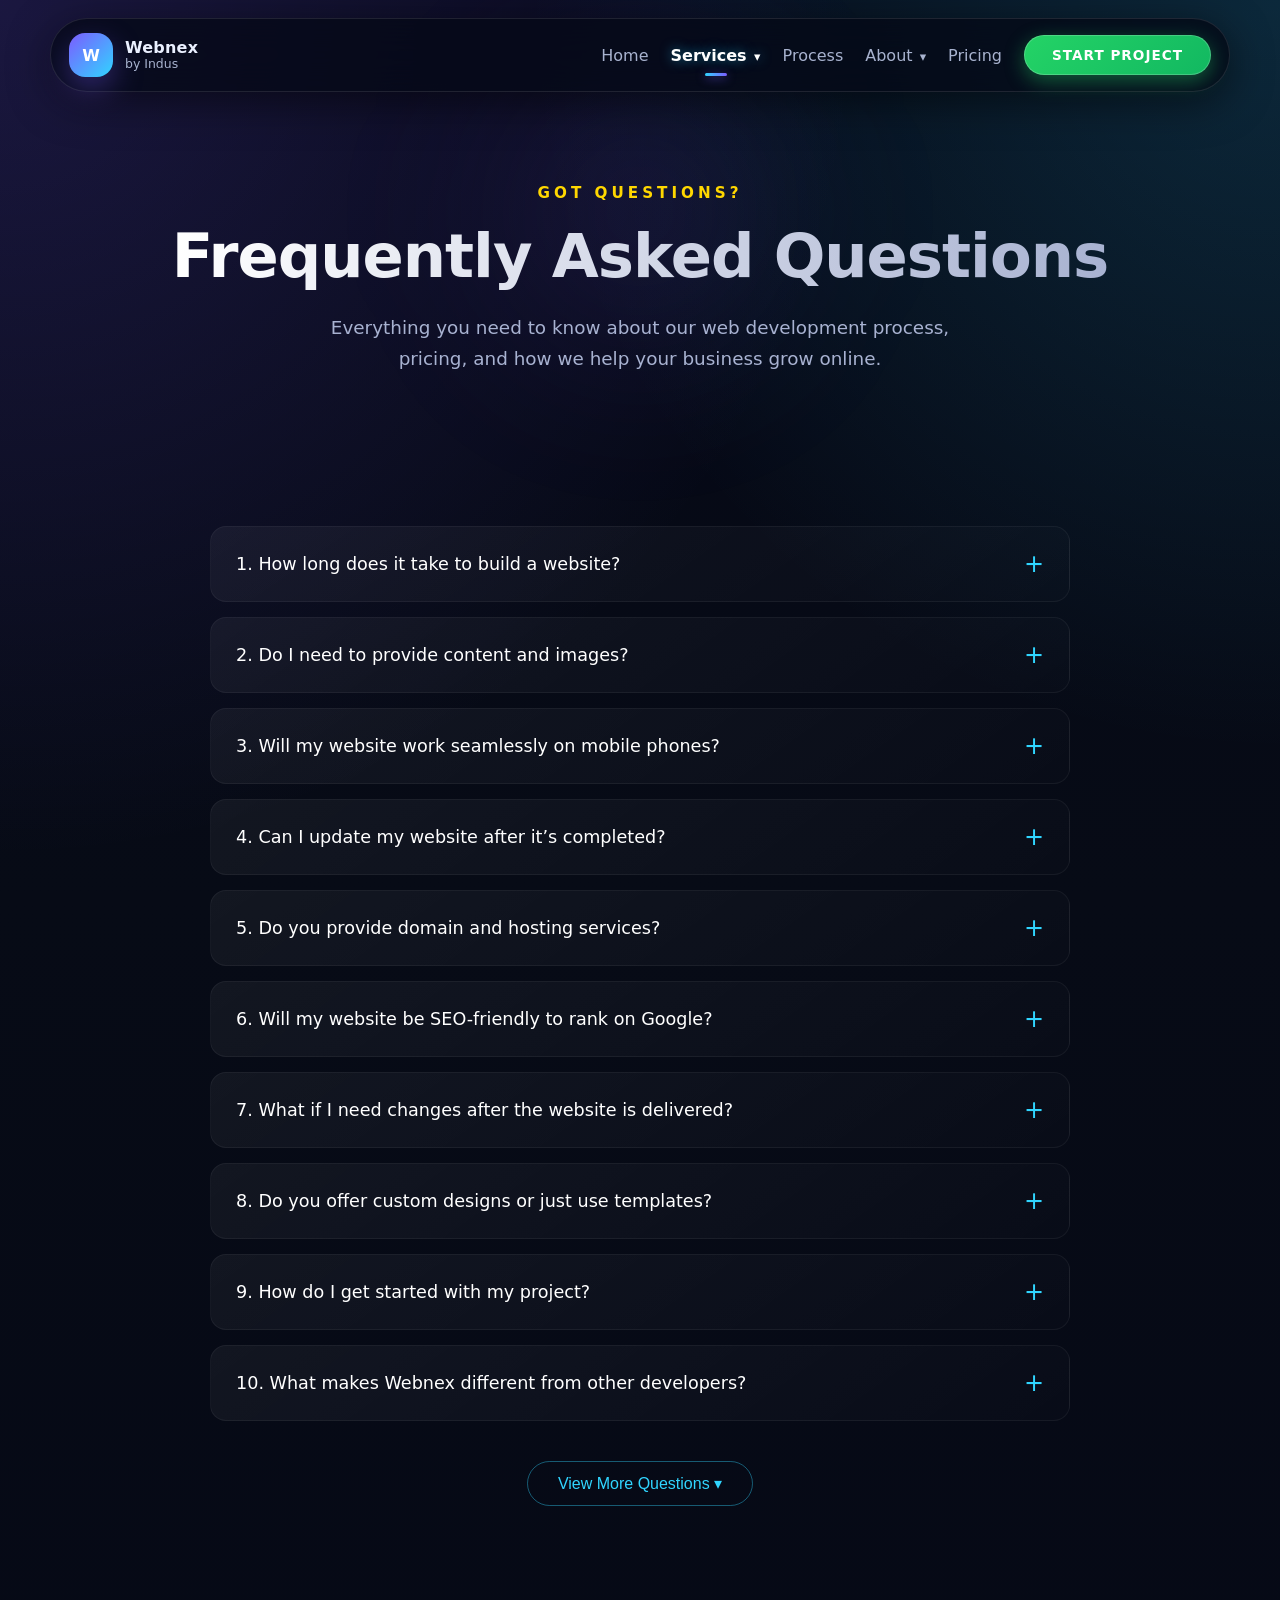
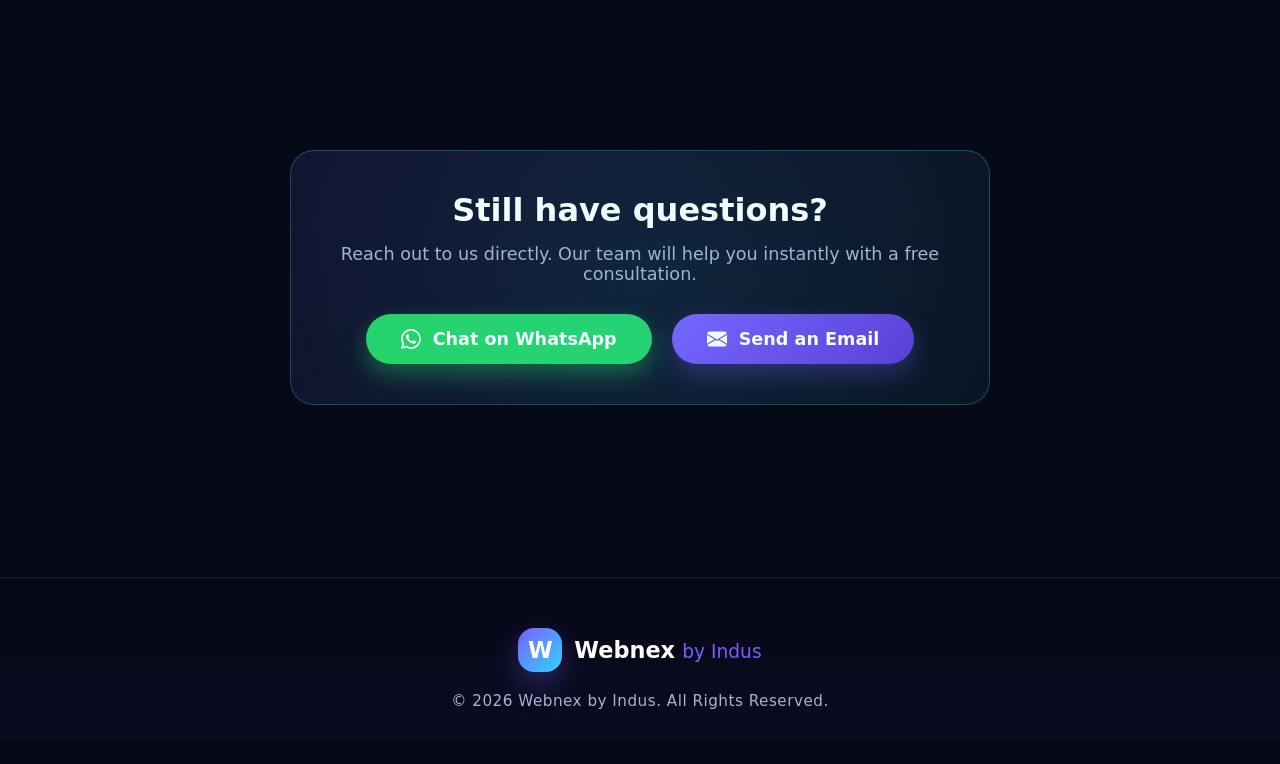
==== commit 7fee2c49: "Update faq.html" ====
--- a/faq.html
+++ b/faq.html
@@ -104,14 +104,14 @@
       <p>Reach out to us directly. Our team will help you instantly with a free consultation.</p>
       
       <div class="cta-buttons-wrapper">
-        <a href="https://wa.me/YOUR_PHONE_NUMBER" target="_blank" class="whatsapp-btn">
+        <a href="https://wa.me/917779998054" target="_blank" class="whatsapp-btn">
           <svg xmlns="http://www.w3.org/2000/svg" width="20" height="20" fill="currentColor" viewBox="0 0 16 16">
             <path d="M13.601 2.326A7.85 7.85 0 0 0 7.994 0C3.627 0 .068 3.558.064 7.926c0 1.399.366 2.76 1.057 3.965L0 16l4.204-1.102a7.9 7.9 0 0 0 3.79.965h.004c4.368 0 7.926-3.558 7.93-7.93A7.9 7.9 0 0 0 13.6 2.326zM7.994 14.521a6.6 6.6 0 0 1-3.356-.92l-.24-.144-2.494.654.666-2.433-.156-.251a6.56 6.56 0 0 1-1.007-3.505c0-3.626 2.957-6.584 6.591-6.584a6.56 6.56 0 0 1 4.66 1.931 6.56 6.56 0 0 1 1.928 4.66c-.004 3.639-2.961 6.592-6.592 6.592m3.615-4.934c-.197-.099-1.17-.578-1.353-.646-.182-.065-.315-.099-.445.099-.133.197-.513.646-.627.775-.114.133-.232.148-.43.05-.197-.1-.836-.308-1.592-.985-.59-.525-.985-1.175-1.103-1.372-.114-.198-.011-.304.088-.403.087-.088.197-.232.296-.346.1-.114.133-.198.198-.33.065-.134.034-.248-.015-.347-.05-.099-.445-1.076-.612-1.47-.16-.389-.323-.335-.445-.34-.114-.007-.247-.007-.38-.007a.73.73 0 0 0-.529.247c-.182.198-.691.677-.691 1.654s.71 1.916.81 2.049c.098.133 1.394 2.132 3.383 2.992.47.205.84.326 1.129.418.475.152.904.129 1.246.08.38-.058 1.171-.48 1.338-.943.164-.464.164-.86.114-.943-.049-.084-.182-.133-.38-.232z"/>
           </svg>
           Chat on WhatsApp
         </a>
 
-        <a href="mailto:your.email@indus.com" class="email-btn">
+        <a href="mailto:indusreach@outlook.com" class="email-btn">
           <svg xmlns="http://www.w3.org/2000/svg" width="20" height="20" fill="currentColor" viewBox="0 0 16 16">
             <path d="M.05 3.555A2 2 0 0 1 2 2h12a2 2 0 0 1 1.95 1.555L8 8.414.05 3.555ZM0 4.697v7.104l5.803-3.558L0 4.697ZM6.761 8.83l-6.57 4.027A2 2 0 0 0 2 14h12a2 2 0 0 0 1.808-1.144l-6.57-4.027L8 9.586l-1.239-.757Zm3.436-.586L16 11.801V4.697l-5.803 3.546Z"/>
           </svg>
@@ -129,53 +129,10 @@
         <span><strong>Webnex</strong> <small style="color:var(--primary);">by Indus</small></span>
       </div>
       <p class="footer-copyright">© 2026 Webnex by Indus. All Rights Reserved.</p>
-      <div class="footer-links">
-        <a href="#">Privacy Policy</a>
-        <a href="#">Terms of Service</a>
-      </div>
     </div>
   </footer>
 
-  <script>
-    document.addEventListener('DOMContentLoaded', () => {
-      // Accordion Logic
-      const faqItems = document.querySelectorAll('.faq-item');
-      faqItems.forEach(item => {
-        const question = item.querySelector('.faq-question');
-        question.addEventListener('click', () => {
-          const isOpen = item.classList.contains('active');
-          faqItems.forEach(faq => {
-            faq.classList.remove('active');
-            faq.querySelector('.faq-answer').style.maxHeight = null;
-          });
-          if (!isOpen) {
-            item.classList.add('active');
-            const answer = item.querySelector('.faq-answer');
-            answer.style.maxHeight = answer.scrollHeight + "px";
-          }
-        });
-      });
-
-      // Load More Logic
-      const loadMoreBtn = document.getElementById('loadMoreBtn');
-      const hiddenFaqs = document.querySelectorAll('.hidden-faq');
-      
-      loadMoreBtn.addEventListener('click', () => {
-        hiddenFaqs.forEach(faq => {
-          // Animate them opening
-          faq.style.display = 'block';
-          // Chhote delay ke baad opacity 1 karenge taaki smooth lage
-          setTimeout(() => {
-            faq.classList.remove('hidden-faq');
-          }, 50);
-        });
-        // Button ko hide kar do
-        loadMoreBtn.style.display = 'none';
-      });
-    });
-    
-  </script>
   
+  <script src="js/main.js"></script>
 </body>
-<script src="js/main.js"></script>
 </html>
--- a/css/style.css
+++ b/css/style.css
@@ -925,10 +925,63 @@
 }
 
 @media (max-width: 820px) {
-  .dropdown { width: 100%; }
-  .dropdown-content { position: static; transform: none; display: none; margin-top: 10px; background: transparent; border: none; box-shadow: none;}
-  .dropdown:hover .dropdown-content { display: block; }
-  .dropdown .arrow { float: right; }
+
+  /* Resetting content for mobile (Smooth Slide Version) */
+  .dropdown-content { 
+    position: static; 
+    transform: none; 
+    display: none; 
+    max-height: 0; /* Important for sliding */
+    overflow: hidden; /* Important for sliding */
+    opacity: 0;
+    margin-top: 5px; 
+    background: rgba(0, 0, 0, 0.3); 
+    border: 1px solid rgba(255, 255, 255, 0.05); 
+    box-shadow: inset 0 2px 10px rgba(0,0,0,0.2);
+    transition: max-height 0.3s ease-in-out, opacity 0.3s ease-in-out;
+  }
+  
+  /* Mobile Link alignment fix */
+  .dropdown .nav-link {
+    display: flex !important;
+    justify-content: space-between;
+    align-items: center;
+    width: 100%;
+    padding: 12px 20px;
+  }
+  
+  /* Arrow design for mobile */
+  .dropdown .arrow { 
+    float: none; 
+    font-size: 1.1rem;
+    transition: transform 0.3s;
+    background: rgba(255, 255, 255, 0.05);
+    padding: 2px 8px;
+    border-radius: 6px;
+  }
+
+  /* Resetting content for mobile */
+  .dropdown-content { 
+    position: static; 
+    transform: none; 
+    display: none; /* Hidden by default on mobile */
+    margin-top: 5px; 
+    background: rgba(0, 0, 0, 0.3); 
+    border: 1px solid rgba(255, 255, 255, 0.05); 
+    box-shadow: inset 0 2px 10px rgba(0,0,0,0.2);
+  }
+
+  /* JS will add 'active' class to open it */
+  .dropdown.active .dropdown-content { 
+    display: block; 
+  }
+  
+  /* Arrow rotation when active */
+  .dropdown.active .arrow { 
+    transform: rotate(180deg); 
+    color: #30D5FF;
+    background: rgba(48, 213, 255, 0.1);
+  }
 }
 /* ========================================= */
 /* PREMIUM ACTIVE LINK HIGHLIGHT             */
@@ -1492,3 +1545,1622 @@
   flex-wrap: wrap;
   margin-top: 10px;
 }
+/* ========================================= */
+/* 🚀 MOBILE PERFORMANCE & SPEED BOOSTER     */
+/* ========================================= */
+
+/* 1. Hardware Acceleration (Tells GPU to process these instead of CPU) */
+.orb, 
+.bg-layer,
+.hero-glow-bg,
+[data-reveal],
+.step-card,
+.deliver-card,
+.req-card {
+  /* Transfers rendering to the phone's Graphics chip */
+  -webkit-transform: translateZ(0);
+  transform: translateZ(0);
+  will-change: transform, opacity;
+}
+
+/* Fix accordion and dropdown lag */
+.faq-answer, .p-faq-answer, .dropdown-content {
+  will-change: max-height, opacity;
+}
+
+/* Mobile Specific Optimizations */
+@media (max-width: 820px) {
+  
+  /* 2. Pause infinite background animations on mobile */
+  /* Mobile browsers struggle to calculate blur + movement 60 times a second */
+  .orb {
+    animation: none !important; 
+    /* Orbs will still be there and look beautiful, but they won't continuously move and drain phone battery/RAM */
+  }
+
+  .hero-glow-bg, 
+  .deliver-glow-bg, 
+  .guarantee-glow,
+  .glow-bg-layer {
+    animation: none !important; 
+  }
+
+  /* 3. Optimize Glassmorphism rendering for Android */
+  .step-card,
+  .deliver-card,
+  .req-card,
+  .price-card,
+  .guarantee-container {
+    /* Slightly reduces the blur intensity calculation on mobile to prevent scrolling lag */
+    backdrop-filter: blur(10px);
+    -webkit-backdrop-filter: blur(10px);
+  }
+
+  /* 4. Remove tap highlight delay on Android */
+  a, button, .faq-question, .p-faq-question {
+    -webkit-tap-highlight-color: transparent;
+    touch-action: manipulation; /* Removes the 300ms click delay on phones */
+  }
+}
+/* ========================================= */
+/* NEW HIGH-CONVERTING HERO (OVERRIDE SAFE)  */
+/* ========================================= */
+
+.premium-index-hero {
+  position: relative;
+  min-height: 100vh;
+  display: flex;
+  align-items: center;
+  justify-content: center;
+  text-align: center;
+  padding: 160px 20px 100px;
+  overflow: hidden;
+  z-index: 1;
+}
+
+/* 1. Ambient Background Glows */
+.hero-glow-1 {
+  position: absolute; top: 20%; left: 10%; width: 50vw; height: 50vw;
+  background: radial-gradient(circle, rgba(124, 92, 255, 0.2) 0%, transparent 60%);
+  filter: blur(80px); z-index: -1; animation: pulseGlow 8s infinite alternate;
+  transform: translateZ(0); will-change: transform;
+}
+.hero-glow-2 {
+  position: absolute; bottom: 10%; right: 10%; width: 40vw; height: 40vw;
+  background: radial-gradient(circle, rgba(48, 213, 255, 0.15) 0%, transparent 60%);
+  filter: blur(80px); z-index: -1; animation: pulseGlow 6s infinite alternate-reverse;
+  transform: translateZ(0); will-change: transform;
+}
+
+.hero-content {
+  max-width: 950px;
+  margin: 0 auto;
+  display: flex;
+  flex-direction: column;
+  align-items: center;
+}
+
+/* 2. Credibility Pill */
+.hero-pill {
+  display: inline-flex;
+  align-items: center;
+  gap: 10px;
+  padding: 8px 20px;
+  background: rgba(255, 255, 255, 0.03);
+  border: 1px solid rgba(255, 255, 255, 0.1);
+  border-radius: 50px;
+  color: #cbd5e1;
+  font-size: 0.9rem;
+  font-weight: 600;
+  margin-bottom: 30px;
+  backdrop-filter: blur(10px);
+  -webkit-backdrop-filter: blur(10px);
+}
+
+.pill-dot {
+  width: 8px; height: 8px;
+  background: #30D5FF;
+  border-radius: 50%;
+  box-shadow: 0 0 10px #30D5FF;
+}
+
+/* 3. The Big Headline (Fluid Typography) */
+.hero-h1 {
+  /* clamp(MIN, VAL, MAX) keeps it huge on desktop, perfect on phone */
+  font-size: clamp(2.4rem, 6vw, 4.5rem); 
+  color: #ffffff;
+  font-weight: 800;
+  line-height: 1.15;
+  letter-spacing: -1.5px;
+  margin-bottom: 25px;
+}
+
+.text-highlight {
+  background: linear-gradient(135deg, #30D5FF, #7C5CFF);
+  -webkit-background-clip: text;
+  -webkit-text-fill-color: transparent;
+  display: inline-block;
+  padding-bottom: 5px; /* Prevents text cutoff */
+}
+
+/* 4. Subheadline */
+.hero-subtext {
+  font-size: clamp(1.05rem, 2vw, 1.25rem);
+  color: #a8b2d1;
+  line-height: 1.6;
+  max-width: 750px;
+  margin: 0 auto 40px;
+}
+
+/* 5. CTA Buttons */
+.hero-cta-group {
+  display: flex;
+  gap: 20px;
+  margin-bottom: 35px;
+  justify-content: center;
+  flex-wrap: wrap;
+}
+
+.btn-hero-primary {
+  background: linear-gradient(135deg, #7C5CFF, #30D5FF);
+  color: #fff;
+  padding: 16px 36px;
+  border-radius: 50px;
+  font-size: 1.1rem;
+  font-weight: 700;
+  text-decoration: none;
+  box-shadow: 0 10px 30px rgba(124, 92, 255, 0.4);
+  transition: all 0.3s ease;
+}
+
+.btn-hero-primary:hover {
+  transform: translateY(-3px);
+  box-shadow: 0 15px 35px rgba(48, 213, 255, 0.5);
+}
+
+.btn-hero-secondary {
+  background: rgba(255, 255, 255, 0.05);
+  color: #fff;
+  padding: 16px 36px;
+  border-radius: 50px;
+  font-size: 1.1rem;
+  font-weight: 600;
+  text-decoration: none;
+  border: 1px solid rgba(255, 255, 255, 0.15);
+  backdrop-filter: blur(10px);
+  transition: all 0.3s ease;
+}
+
+.btn-hero-secondary:hover {
+  background: rgba(255, 255, 255, 0.1);
+  border-color: rgba(255, 255, 255, 0.3);
+  transform: translateY(-3px);
+}
+
+/* 6. Trust Line */
+.hero-trust-line {
+  display: flex;
+  align-items: center;
+  justify-content: center;
+  gap: 12px;
+  max-width: 600px;
+  padding: 12px 20px;
+  background: rgba(48, 213, 255, 0.05);
+  border: 1px solid rgba(48, 213, 255, 0.15);
+  border-radius: 12px;
+}
+
+.trust-icon {
+  width: 24px;
+  height: 24px;
+  flex-shrink: 0;
+}
+
+.hero-trust-line p {
+  color: #a8b2d1;
+  font-size: 0.95rem;
+  line-height: 1.5;
+  margin: 0;
+  text-align: left;
+}
+
+.hero-trust-line strong {
+  color: #fff;
+}
+
+/* ========================================= */
+/* 📱 PERFECT MOBILE OPTIMIZATION            */
+/* ========================================= */
+@media (max-width: 768px) {
+  .premium-index-hero {
+    padding: 130px 15px 80px;
+    min-height: auto;
+  }
+
+  .hero-h1 {
+    letter-spacing: -1px; /* Tighter letter spacing on mobile */
+  }
+
+  .hero-cta-group {
+    flex-direction: column;
+    width: 100%;
+    gap: 15px;
+  }
+
+  .btn-hero-primary, .btn-hero-secondary {
+    width: 100%;
+    text-align: center;
+  }
+
+  .hero-trust-line {
+    flex-direction: column;
+    text-align: center;
+    gap: 8px;
+  }
+  
+  .hero-trust-line p {
+    text-align: center;
+    font-size: 0.9rem;
+  }
+}
+/* ========================================= */
+/* WHO THIS IS FOR SECTION STYLES            */
+/* ========================================= */
+
+.target-section {
+  position: relative;
+  z-index: 1;
+  padding-top: 80px;
+  padding-bottom: 60px;
+}
+
+/* Subtle background lighting */
+.target-glow-bg {
+  position: absolute;
+  top: 50%;
+  left: 50%;
+  transform: translate(-50%, -50%);
+  width: 60vw;
+  height: 400px;
+  background: radial-gradient(circle, rgba(124, 92, 255, 0.08) 0%, rgba(48, 213, 255, 0.05) 50%, transparent 70%);
+  filter: blur(60px);
+  z-index: -1;
+  pointer-events: none;
+}
+
+/* 2x2 Grid Layout for Desktop */
+.target-grid {
+  display: grid;
+  grid-template-columns: repeat(2, 1fr);
+  gap: 24px;
+  max-width: 1000px;
+  margin: 0 auto;
+  padding: 0 20px;
+}
+
+/* Premium Glass Card */
+.target-card {
+  display: flex;
+  align-items: flex-start;
+  gap: 20px;
+  background: linear-gradient(145deg, rgba(255, 255, 255, 0.04), rgba(255, 255, 255, 0.01));
+  border: 1px solid rgba(255, 255, 255, 0.06);
+  border-radius: 20px;
+  padding: 30px;
+  backdrop-filter: blur(12px);
+  -webkit-backdrop-filter: blur(12px);
+  transition: all 0.4s cubic-bezier(0.175, 0.885, 0.32, 1.275);
+}
+
+.target-card:hover {
+  transform: translateY(-6px);
+  border-color: rgba(48, 213, 255, 0.3);
+  box-shadow: 0 15px 35px rgba(0, 0, 0, 0.3), 0 0 20px rgba(48, 213, 255, 0.1);
+  background: linear-gradient(145deg, rgba(255, 255, 255, 0.06), rgba(255, 255, 255, 0.02));
+}
+
+/* Icon Styling */
+.t-icon-box {
+  flex-shrink: 0;
+  width: 55px;
+  height: 55px;
+  font-size: 1.6rem;
+  background: linear-gradient(135deg, rgba(124, 92, 255, 0.15), rgba(48, 213, 255, 0.1));
+  border: 1px solid rgba(124, 92, 255, 0.2);
+  border-radius: 14px;
+  display: flex;
+  align-items: center;
+  justify-content: center;
+  box-shadow: inset 0 0 10px rgba(255,255,255,0.02);
+  transition: transform 0.4s ease, border-color 0.4s ease;
+}
+
+.target-card:hover .t-icon-box {
+  transform: scale(1.1) rotate(-5deg);
+  border-color: rgba(48, 213, 255, 0.5);
+  box-shadow: 0 0 15px rgba(48, 213, 255, 0.2);
+}
+
+/* Typography */
+.t-content h3 {
+  color: #fff;
+  font-size: 1.25rem;
+  margin-bottom: 8px;
+  margin-top: 5px;
+  letter-spacing: -0.3px;
+}
+
+.t-content p {
+  color: #a8b2d1;
+  font-size: 0.95rem;
+  line-height: 1.6;
+  margin: 0;
+}
+
+/* Keyword Highlights (Cyan/Blue logic) */
+.t-highlight {
+  color: #30D5FF;
+  font-weight: 600;
+}
+
+/* The Powerful Closing Line */
+.target-closing {
+  max-width: 800px;
+  margin: 40px auto 0;
+  padding: 20px;
+  border-top: 1px solid rgba(255, 255, 255, 0.08);
+}
+
+.target-closing p {
+  font-size: 1.15rem;
+  color: #DCD5FF;
+  line-height: 1.6;
+  margin: 0;
+}
+
+.target-closing strong {
+  color: #fff;
+  background: linear-gradient(135deg, #fff, #30D5FF);
+  -webkit-background-clip: text;
+  -webkit-text-fill-color: transparent;
+}
+
+/* ========================================= */
+/* 📱 PERFECT MOBILE OPTIMIZATION            */
+/* ========================================= */
+@media (max-width: 768px) {
+  .target-grid {
+    grid-template-columns: 1fr; /* Stacks perfectly on phone */
+    gap: 16px;
+  }
+  
+  .target-card {
+    padding: 24px 20px;
+    gap: 15px; /* Slightly less gap between icon and text on mobile */
+  }
+
+  .t-icon-box {
+    width: 48px;
+    height: 48px;
+    font-size: 1.4rem;
+  }
+
+  .t-content h3 {
+    font-size: 1.15rem;
+    margin-top: 2px;
+  }
+
+  .t-content p {
+    font-size: 0.9rem;
+  }
+
+  .target-closing p {
+    font-size: 1rem;
+    padding: 0 10px;
+  }
+
+  /* Prevent jittery hovers on touch devices */
+  .target-card:hover {
+    transform: translateY(-2px);
+  }
+}
+/* ========================================= */
+/* PROBLEM TO SOLUTION SECTION STYLES        */
+/* ========================================= */
+
+.ps-section {
+  position: relative;
+  z-index: 1;
+  padding-top: 100px;
+  padding-bottom: 80px;
+}
+
+.ps-bg-glow {
+  position: absolute;
+  top: 50%;
+  left: 50%;
+  transform: translate(-50%, -50%);
+  width: 80vw;
+  height: 500px;
+  background: radial-gradient(circle, rgba(124, 92, 255, 0.05) 0%, rgba(255, 75, 75, 0.03) 40%, transparent 70%);
+  filter: blur(60px);
+  z-index: -1;
+  pointer-events: none;
+}
+
+/* Split Layout */
+.ps-grid {
+  display: grid;
+  grid-template-columns: 1fr 1.1fr;
+  gap: 50px;
+  max-width: 1100px;
+  margin: 0 auto;
+  padding: 0 20px;
+  align-items: center;
+}
+
+/* --- LEFT SIDE: PROBLEMS --- */
+.ps-problems {
+  display: flex;
+  flex-direction: column;
+  gap: 20px;
+}
+
+.ps-problem-item {
+  display: flex;
+  gap: 20px;
+  background: linear-gradient(90deg, rgba(255, 75, 75, 0.05) 0%, rgba(255, 255, 255, 0.02) 100%);
+  border-left: 3px solid rgba(255, 75, 75, 0.5);
+  padding: 25px;
+  border-radius: 0 16px 16px 0;
+  transition: transform 0.3s ease, background 0.3s ease;
+}
+
+.ps-problem-item:hover {
+  transform: translateX(8px);
+  background: linear-gradient(90deg, rgba(255, 75, 75, 0.08) 0%, rgba(255, 255, 255, 0.03) 100%);
+  border-left-color: #FF4B4B;
+}
+
+.ps-text h4 {
+  color: #fff;
+  font-size: 1.2rem;
+  margin-bottom: 8px;
+}
+
+.ps-text p {
+  color: #a8b2d1;
+  font-size: 0.95rem;
+  line-height: 1.6;
+  margin: 0;
+}
+
+/* --- RIGHT SIDE: SOLUTION --- */
+.ps-solution-card {
+  position: relative;
+  background: linear-gradient(145deg, rgba(36, 211, 102, 0.08), rgba(255, 255, 255, 0.02));
+  border: 1px solid rgba(36, 211, 102, 0.2);
+  border-radius: 24px;
+  padding: 50px 40px;
+  backdrop-filter: blur(15px);
+  -webkit-backdrop-filter: blur(15px);
+  box-shadow: 0 20px 50px rgba(0, 0, 0, 0.3), inset 0 0 30px rgba(36, 211, 102, 0.05);
+  transition: transform 0.4s ease, border-color 0.4s ease;
+}
+
+.ps-solution-card:hover {
+  transform: translateY(-8px);
+  border-color: rgba(36, 211, 102, 0.5);
+  box-shadow: 0 30px 60px rgba(0, 0, 0, 0.4), inset 0 0 30px rgba(36, 211, 102, 0.1);
+}
+
+.solution-eyebrow {
+  display: inline-block;
+  font-size: 0.9rem;
+  font-weight: 700;
+  text-transform: uppercase;
+  letter-spacing: 1.5px;
+  color: #24D366;
+  margin-bottom: 25px;
+  background: rgba(36, 211, 102, 0.1);
+  padding: 6px 15px;
+  border-radius: 50px;
+}
+
+.ps-solution-card h3 {
+  color: #fff;
+  font-size: 1.7rem;
+  line-height: 1.4;
+  margin-bottom: 25px;
+  letter-spacing: -0.5px;
+}
+
+.solution-divider {
+  width: 60px;
+  height: 3px;
+  background: linear-gradient(90deg, #24D366, #30D5FF);
+  border-radius: 3px;
+  margin-bottom: 25px;
+}
+
+.solution-closing {
+  color: #DCD5FF;
+  font-size: 1.05rem;
+  line-height: 1.7;
+  margin: 0;
+}
+
+/* --- CUSTOM SVG ICONS --- */
+.ps-icon {
+  width: 50px;
+  height: 50px;
+  flex-shrink: 0;
+  display: flex;
+  align-items: center;
+  justify-content: center;
+  border-radius: 14px;
+}
+
+.cross-icon {
+  background: rgba(255, 75, 75, 0.1);
+  box-shadow: inset 0 0 10px rgba(255, 75, 75, 0.1);
+}
+
+.tick-icon {
+  width: 65px;
+  height: 65px;
+  background: rgba(36, 211, 102, 0.1);
+  box-shadow: 0 10px 20px rgba(36, 211, 102, 0.15), inset 0 0 15px rgba(36, 211, 102, 0.2);
+  margin-bottom: 25px;
+  border-radius: 18px;
+}
+
+/* ========================================= */
+/* 📱 PERFECT MOBILE OPTIMIZATION            */
+/* ========================================= */
+@media (max-width: 900px) {
+  .ps-grid {
+    grid-template-columns: 1fr; /* Stack vertically */
+    gap: 40px;
+  }
+  
+  .ps-problem-item {
+    padding: 20px;
+    gap: 15px;
+  }
+  
+  .ps-icon {
+    width: 45px;
+    height: 45px;
+  }
+  
+  .ps-text h4 {
+    font-size: 1.1rem;
+  }
+  
+  .ps-solution-card {
+    padding: 40px 25px;
+  }
+  
+  .ps-solution-card h3 {
+    font-size: 1.4rem;
+  }
+  
+  .tick-icon {
+    width: 55px;
+    height: 55px;
+  }
+}
+/* ========================================= */
+/* 3-STEP PROCESS SECTION STYLES             */
+/* ========================================= */
+
+.process-step-section {
+  position: relative;
+  z-index: 1;
+  padding-top: 100px;
+  padding-bottom: 80px;
+}
+
+.ps-glow-bg {
+  position: absolute;
+  top: 50%;
+  left: 50%;
+  transform: translate(-50%, -50%);
+  width: 70vw;
+  height: 400px;
+  background: radial-gradient(circle, rgba(48, 213, 255, 0.08) 0%, rgba(124, 92, 255, 0.05) 50%, transparent 70%);
+  filter: blur(60px);
+  z-index: -1;
+  pointer-events: none;
+}
+
+/* Horizontal Layout for Desktop */
+.ps-steps-grid {
+  display: flex;
+  justify-content: center;
+  gap: 30px;
+  max-width: 1200px;
+  margin: 0 auto;
+  padding: 0 20px;
+}
+
+/* Premium Card Design */
+.ps-step-card {
+  flex: 1; /* Equal width for all 3 cards */
+  position: relative;
+  background: linear-gradient(145deg, rgba(255, 255, 255, 0.05), rgba(255, 255, 255, 0.01));
+  border: 1px solid rgba(255, 255, 255, 0.08);
+  border-radius: 24px;
+  padding: 40px 30px;
+  text-align: center;
+  backdrop-filter: blur(15px);
+  -webkit-backdrop-filter: blur(15px);
+  box-shadow: 0 15px 35px rgba(0, 0, 0, 0.2);
+  transition: all 0.4s cubic-bezier(0.175, 0.885, 0.32, 1.275);
+  overflow: hidden; /* For the subtle background gradient shift on hover */
+}
+
+/* The massive, faint background number */
+.ps-step-number {
+  position: absolute;
+  top: -20px;
+  right: -10px;
+  font-size: 8rem;
+  font-weight: 900;
+  color: rgba(255, 255, 255, 0.03);
+  line-height: 1;
+  z-index: 0;
+  transition: color 0.4s ease;
+}
+
+/* Visual Connection Lines (Desktop Only) */
+.ps-step-card:not(:last-child)::after {
+  content: '';
+  position: absolute;
+  top: 50px;
+  right: -30px; /* Extends past the card */
+  width: 60px;
+  height: 2px;
+  background: linear-gradient(90deg, rgba(48, 213, 255, 0.3), transparent);
+  z-index: 2;
+  pointer-events: none;
+}
+
+/* Hover States */
+.ps-step-card:hover {
+  transform: translateY(-8px);
+  border-color: rgba(48, 213, 255, 0.4);
+  background: linear-gradient(145deg, rgba(255, 255, 255, 0.08), rgba(255, 255, 255, 0.02));
+  box-shadow: 0 20px 40px rgba(0, 0, 0, 0.3), 0 0 25px rgba(48, 213, 255, 0.1);
+}
+
+.ps-step-card:hover .ps-step-number {
+  color: rgba(48, 213, 255, 0.08);
+}
+
+.ps-step-icon {
+  position: relative;
+  z-index: 1;
+  font-size: 2.5rem;
+  width: 70px;
+  height: 70px;
+  margin: 0 auto 25px;
+  background: linear-gradient(135deg, rgba(124, 92, 255, 0.15), rgba(48, 213, 255, 0.1));
+  border: 1px solid rgba(124, 92, 255, 0.2);
+  border-radius: 50%;
+  display: flex;
+  align-items: center;
+  justify-content: center;
+  box-shadow: inset 0 0 10px rgba(255, 255, 255, 0.02);
+  transition: transform 0.4s ease;
+}
+
+.ps-step-card:hover .ps-step-icon {
+  transform: scale(1.1);
+  border-color: rgba(48, 213, 255, 0.5);
+  box-shadow: 0 0 20px rgba(48, 213, 255, 0.2);
+}
+
+.ps-step-content {
+  position: relative;
+  z-index: 1;
+}
+
+.ps-step-content h3 {
+  color: #fff;
+  font-size: 1.35rem;
+  margin-bottom: 15px;
+  letter-spacing: -0.3px;
+}
+
+.ps-step-content p {
+  color: #a8b2d1;
+  font-size: 0.95rem;
+  line-height: 1.6;
+  margin: 0;
+}
+
+/* Closing Section */
+.ps-closing {
+  margin-top: 50px;
+  display: flex;
+  flex-direction: column;
+  align-items: center;
+  gap: 20px;
+}
+
+.trust-pill {
+  display: inline-flex;
+  align-items: center;
+  gap: 10px;
+  background: rgba(48, 213, 255, 0.05);
+  border: 1px solid rgba(48, 213, 255, 0.15);
+  padding: 10px 20px;
+  border-radius: 50px;
+  color: #cbd5e1;
+  font-size: 0.95rem;
+  font-weight: 500;
+}
+
+.trust-pill-icon {
+  width: 18px;
+  height: 18px;
+}
+
+.ps-closing h4 {
+  font-size: 1.8rem;
+  color: #fff;
+  background: linear-gradient(135deg, #fff, #30D5FF);
+  -webkit-background-clip: text;
+  -webkit-text-fill-color: transparent;
+  margin: 0;
+}
+
+/* ========================================= */
+/* 📱 PERFECT MOBILE OPTIMIZATION            */
+/* ========================================= */
+@media (max-width: 900px) {
+  .ps-steps-grid {
+    flex-direction: column; /* Stack cards vertically */
+    gap: 20px;
+  }
+  
+  .ps-step-card {
+    padding: 30px 20px;
+    display: flex; /* Switch to horizontal layout for mobile cards */
+    text-align: left;
+    align-items: center;
+    gap: 20px;
+  }
+  
+  /* Hide the connection lines on mobile */
+  .ps-step-card::after {
+    display: none;
+  }
+  
+  /* Adjust the massive background number for mobile layout */
+  .ps-step-number {
+    font-size: 6rem;
+    top: 50%;
+    transform: translateY(-50%);
+    right: 10px;
+  }
+  
+  .ps-step-icon {
+    margin: 0; /* Remove auto centering */
+    width: 60px;
+    height: 60px;
+    font-size: 2rem;
+    flex-shrink: 0;
+  }
+  
+  .ps-step-content h3 {
+    font-size: 1.2rem;
+    margin-bottom: 8px;
+  }
+  
+  .ps-step-content p {
+    font-size: 0.9rem;
+    line-height: 1.5;
+  }
+  
+  /* Less aggressive hover for touch */
+  .ps-step-card:hover {
+    transform: translateY(-2px);
+  }
+
+  .ps-closing h4 {
+    font-size: 1.4rem;
+  }
+  
+  .trust-pill {
+    font-size: 0.85rem;
+    padding: 8px 15px;
+  }
+}
+/* ========================================= */
+/* INDEX SERVICES PREVIEW STYLES             */
+/* ========================================= */
+
+.idx-srv-section {
+  position: relative;
+  z-index: 1;
+  padding-top: 80px;
+  padding-bottom: 80px;
+}
+
+/* Background Ambient Lighting */
+.idx-srv-glow {
+  position: absolute;
+  top: 40%;
+  left: 50%;
+  transform: translate(-50%, -50%);
+  width: 70vw;
+  height: 500px;
+  background: radial-gradient(circle, rgba(124, 92, 255, 0.08) 0%, rgba(48, 213, 255, 0.05) 50%, transparent 70%);
+  filter: blur(60px);
+  z-index: -1;
+  pointer-events: none;
+}
+
+/* 2x2 Grid Setup */
+.idx-srv-grid {
+  display: grid;
+  grid-template-columns: repeat(2, 1fr);
+  gap: 25px;
+  max-width: 1050px;
+  margin: 0 auto;
+  padding: 0 20px;
+}
+
+/* Premium Glassmorphism Cards */
+.idx-srv-card {
+  background: linear-gradient(145deg, rgba(255, 255, 255, 0.04), rgba(255, 255, 255, 0.01));
+  border: 1px solid rgba(255, 255, 255, 0.06);
+  border-radius: 20px;
+  padding: 35px 30px;
+  backdrop-filter: blur(12px);
+  -webkit-backdrop-filter: blur(12px);
+  transition: all 0.4s cubic-bezier(0.175, 0.885, 0.32, 1.275);
+  display: flex;
+  flex-direction: column;
+}
+
+.idx-srv-card:hover {
+  transform: translateY(-8px);
+  border-color: rgba(48, 213, 255, 0.3);
+  box-shadow: 0 15px 35px rgba(0, 0, 0, 0.3), 0 0 20px rgba(48, 213, 255, 0.1);
+  background: linear-gradient(145deg, rgba(255, 255, 255, 0.06), rgba(255, 255, 255, 0.02));
+}
+
+/* Service Icon */
+.idx-srv-icon {
+  width: 55px;
+  height: 55px;
+  font-size: 1.6rem;
+  background: linear-gradient(135deg, rgba(124, 92, 255, 0.15), rgba(48, 213, 255, 0.1));
+  border: 1px solid rgba(124, 92, 255, 0.2);
+  border-radius: 14px;
+  display: flex;
+  align-items: center;
+  justify-content: center;
+  margin-bottom: 20px;
+  box-shadow: inset 0 0 10px rgba(255, 255, 255, 0.02);
+  transition: transform 0.4s ease, border-color 0.4s ease;
+}
+
+.idx-srv-card:hover .idx-srv-icon {
+  transform: scale(1.1) rotate(5deg);
+  border-color: rgba(48, 213, 255, 0.5);
+  box-shadow: 0 0 15px rgba(48, 213, 255, 0.2);
+}
+
+/* Typography */
+.idx-srv-card h3 {
+  color: #fff;
+  font-size: 1.35rem;
+  margin-bottom: 12px;
+  letter-spacing: -0.3px;
+}
+
+.idx-srv-card p {
+  color: #a8b2d1;
+  font-size: 0.98rem;
+  line-height: 1.6;
+  margin: 0;
+}
+
+.t-highlight {
+  color: #30D5FF;
+  font-weight: 500;
+}
+
+/* CTA Wrapper */
+.idx-srv-cta-wrapper {
+  margin-top: 50px;
+}
+
+.idx-srv-tagline {
+  margin-top: 15px;
+  color: #a8b2d1;
+  font-size: 0.95rem;
+  font-weight: 500;
+}
+
+/* ========================================= */
+/* CTA WRAPPER & PREMIUM GLOW BUTTON         */
+/* ========================================= */
+.idx-srv-cta-wrapper {
+  margin-top: 50px;
+  display: flex;
+  flex-direction: column;
+  align-items: center; /* Center alignment for desktop */
+  text-align: center;
+}
+
+.btn-explore-glow {
+  display: inline-flex;
+  align-items: center;
+  justify-content: center;
+  gap: 10px;
+  background: linear-gradient(135deg, #7C5CFF, #30D5FF);
+  color: #fff;
+  padding: 16px 45px;
+  border-radius: 50px;
+  font-size: 1.1rem;
+  font-weight: 700;
+  text-decoration: none;
+  box-shadow: 0 10px 25px rgba(124, 92, 255, 0.4);
+  transition: all 0.3s cubic-bezier(0.175, 0.885, 0.32, 1.275);
+}
+
+.btn-explore-glow .arrow {
+  transition: transform 0.3s ease;
+  font-size: 1.2rem;
+}
+
+.btn-explore-glow:hover {
+  transform: translateY(-4px) scale(1.02);
+  box-shadow: 0 15px 35px rgba(48, 213, 255, 0.5);
+  background: linear-gradient(135deg, #6a4ce6, #2bc0e6);
+}
+
+.btn-explore-glow:hover .arrow {
+  transform: translateX(6px); /* Arrow moves forward smoothly */
+}
+
+.idx-srv-tagline {
+  margin-top: 20px;
+  color: #a8b2d1;
+  font-size: 0.95rem;
+  font-weight: 500;
+}
+
+.guide-link {
+  color: #30D5FF;
+  text-decoration: none;
+  transition: color 0.3s ease;
+}
+
+.guide-link:hover {
+  color: #fff;
+  text-shadow: 0 0 10px rgba(48, 213, 255, 0.5);
+}
+
+/* ========================================= */
+/* 📱 PERFECT MOBILE OPTIMIZATION            */
+/* ========================================= */
+@media (max-width: 768px) {
+  .idx-srv-grid {
+    grid-template-columns: 1fr; /* Stacks to 1 column on phone */
+    gap: 16px;
+  }
+  
+  .idx-srv-card {
+    padding: 25px 20px;
+  }
+
+  .idx-srv-icon {
+    width: 50px;
+    height: 50px;
+    font-size: 1.4rem;
+    margin-bottom: 15px;
+  }
+
+  .idx-srv-card h3 {
+    font-size: 1.25rem;
+  }
+
+  .idx-srv-card p {
+    font-size: 0.95rem;
+  }
+
+  /* Prevent UI jumping on scroll for mobile touch */
+  .idx-srv-card:hover {
+    transform: translateY(-2px);
+  }
+
+  /* --- REPLACED MOBILE CTA CODE --- */
+  .idx-srv-cta-wrapper {
+    margin-top: 40px;
+    padding: 0 20px;
+  }
+
+  /* Full width glowing button on phone */
+  .btn-explore-glow {
+    width: 100%;
+    text-align: center;
+  }
+}
+/* ========================================= */
+/* WHY CHOOSE US SECTION STYLES              */
+/* ========================================= */
+
+.why-us-section {
+  position: relative;
+  z-index: 1;
+  padding-top: 90px;
+  padding-bottom: 80px;
+}
+
+/* Background Ambient Glow */
+.why-glow-bg {
+  position: absolute;
+  top: 50%;
+  left: 50%;
+  transform: translate(-50%, -50%);
+  width: 75vw;
+  height: 500px;
+  background: radial-gradient(circle, rgba(124, 92, 255, 0.06) 0%, rgba(48, 213, 255, 0.04) 50%, transparent 70%);
+  filter: blur(60px);
+  z-index: -1;
+  pointer-events: none;
+}
+
+/* Flexbox Layout (Perfect for 5 items: 3 top, 2 bottom centered) */
+.why-grid {
+  display: flex;
+  flex-wrap: wrap;
+  justify-content: center;
+  gap: 25px;
+  max-width: 1150px;
+  margin: 0 auto;
+  padding: 0 20px;
+}
+
+/* Premium Glass Cards */
+.why-card {
+  flex: 1 1 calc(33.333% - 25px); /* 3 cards per row mathematically */
+  min-width: 320px; /* Forces wrap on smaller screens */
+  max-width: 380px; /* Prevents stretching too wide when 2 are on bottom */
+  background: linear-gradient(145deg, rgba(255, 255, 255, 0.04), rgba(255, 255, 255, 0.01));
+  border: 1px solid rgba(255, 255, 255, 0.06);
+  border-radius: 20px;
+  padding: 35px 30px;
+  backdrop-filter: blur(12px);
+  -webkit-backdrop-filter: blur(12px);
+  transition: all 0.4s cubic-bezier(0.175, 0.885, 0.32, 1.275);
+  display: flex;
+  flex-direction: column;
+}
+
+.why-card:hover {
+  transform: translateY(-8px);
+  border-color: rgba(124, 92, 255, 0.4);
+  box-shadow: 0 15px 35px rgba(0, 0, 0, 0.3), 0 0 20px rgba(124, 92, 255, 0.15);
+  background: linear-gradient(145deg, rgba(255, 255, 255, 0.06), rgba(255, 255, 255, 0.02));
+}
+
+/* Glowing Icons */
+.why-icon {
+  width: 55px;
+  height: 55px;
+  font-size: 1.6rem;
+  background: linear-gradient(135deg, rgba(124, 92, 255, 0.15), rgba(48, 213, 255, 0.1));
+  border: 1px solid rgba(124, 92, 255, 0.2);
+  border-radius: 14px;
+  display: flex;
+  align-items: center;
+  justify-content: center;
+  margin-bottom: 22px;
+  box-shadow: inset 0 0 10px rgba(255, 255, 255, 0.02);
+  transition: transform 0.4s ease, border-color 0.4s ease;
+}
+
+.why-card:hover .why-icon {
+  transform: scale(1.1) rotate(5deg);
+  border-color: rgba(48, 213, 255, 0.5);
+  box-shadow: 0 0 15px rgba(48, 213, 255, 0.2);
+}
+
+/* Typography */
+.why-card h3 {
+  color: #fff;
+  font-size: 1.3rem;
+  margin-bottom: 12px;
+  letter-spacing: -0.3px;
+}
+
+.why-card p {
+  color: #a8b2d1;
+  font-size: 0.95rem;
+  line-height: 1.65;
+  margin: 0;
+}
+
+/* Closing Line */
+.why-closing {
+  margin-top: 60px;
+  padding: 0 20px;
+}
+
+.why-closing p {
+  font-size: 1.3rem;
+  color: #DCD5FF;
+  font-weight: 500;
+  margin: 0;
+}
+
+/* ========================================= */
+/* 📱 PERFECT MOBILE OPTIMIZATION            */
+/* ========================================= */
+@media (max-width: 768px) {
+  .why-grid {
+    flex-direction: column; /* Force single column on phone */
+    align-items: center;
+    gap: 16px;
+  }
+  
+  .why-card {
+    width: 100%;
+    min-width: unset;
+    max-width: 100%;
+    padding: 25px 20px;
+  }
+
+  .why-icon {
+    width: 50px;
+    height: 50px;
+    font-size: 1.4rem;
+    margin-bottom: 16px;
+  }
+
+  .why-card h3 {
+    font-size: 1.2rem;
+  }
+
+  .why-card p {
+    font-size: 0.95rem;
+  }
+
+  /* Reduce hover jump for touch screens */
+  .why-card:hover {
+    transform: translateY(-2px);
+  }
+
+  .why-closing {
+    margin-top: 40px;
+  }
+
+  .why-closing p {
+    font-size: 1.1rem;
+    line-height: 1.5;
+  }
+}
+/* ========================================= */
+/* CASE STUDIES / REAL RESULTS STYLES        */
+/* ========================================= */
+
+.case-studies-section {
+  position: relative;
+  z-index: 1;
+  padding-top: 90px;
+  padding-bottom: 90px;
+}
+
+/* Background Lighting */
+.cs-glow-bg {
+  position: absolute;
+  top: 50%;
+  left: 50%;
+  transform: translate(-50%, -50%);
+  width: 80vw;
+  height: 500px;
+  background: radial-gradient(circle, rgba(48, 213, 255, 0.06) 0%, rgba(124, 92, 255, 0.04) 50%, transparent 70%);
+  filter: blur(60px);
+  z-index: -1;
+  pointer-events: none;
+}
+
+/* 3-Column Grid for Desktop */
+.cs-grid {
+  display: grid;
+  grid-template-columns: repeat(3, 1fr);
+  gap: 30px;
+  max-width: 1200px;
+  margin: 0 auto;
+  padding: 0 20px;
+}
+
+/* Premium Glass Cards */
+.cs-card {
+  background: linear-gradient(180deg, rgba(255, 255, 255, 0.05) 0%, rgba(255, 255, 255, 0.01) 100%);
+  border: 1px solid rgba(255, 255, 255, 0.08);
+  border-radius: 24px;
+  padding: 35px 30px;
+  display: flex;
+  flex-direction: column;
+  backdrop-filter: blur(15px);
+  -webkit-backdrop-filter: blur(15px);
+  box-shadow: 0 15px 35px rgba(0, 0, 0, 0.2);
+  transition: all 0.4s cubic-bezier(0.175, 0.885, 0.32, 1.275);
+}
+
+.cs-card:hover {
+  transform: translateY(-8px);
+  border-color: rgba(48, 213, 255, 0.4);
+  box-shadow: 0 20px 40px rgba(0, 0, 0, 0.3), 0 0 25px rgba(48, 213, 255, 0.15);
+  background: linear-gradient(180deg, rgba(255, 255, 255, 0.07) 0%, rgba(255, 255, 255, 0.02) 100%);
+}
+
+/* Card Header */
+.cs-header {
+  display: flex;
+  align-items: center;
+  gap: 15px;
+  margin-bottom: 25px;
+  border-bottom: 1px solid rgba(255, 255, 255, 0.05);
+  padding-bottom: 20px;
+}
+
+.cs-icon {
+  width: 50px;
+  height: 50px;
+  font-size: 1.5rem;
+  background: linear-gradient(135deg, rgba(124, 92, 255, 0.15), rgba(48, 213, 255, 0.1));
+  border: 1px solid rgba(124, 92, 255, 0.2);
+  border-radius: 12px;
+  display: flex;
+  align-items: center;
+  justify-content: center;
+  flex-shrink: 0;
+}
+
+.cs-header h3 {
+  color: #fff;
+  font-size: 1.3rem;
+  margin: 0;
+  letter-spacing: -0.3px;
+}
+
+/* Story Content (Problem & Action) */
+.cs-body {
+  flex-grow: 1; /* Pushes the result box to the bottom evenly */
+  display: flex;
+  flex-direction: column;
+  gap: 15px;
+  margin-bottom: 25px;
+}
+
+.cs-body p {
+  font-size: 0.95rem;
+  line-height: 1.6;
+  margin: 0;
+}
+
+.cs-problem {
+  color: #a8b2d1;
+}
+
+.cs-action {
+  color: #cbd5e1;
+}
+
+.cs-body strong {
+  color: #fff;
+  font-weight: 600;
+  margin-right: 5px;
+}
+
+/* The Highlighted Result Box */
+.cs-result-box {
+  background: linear-gradient(90deg, rgba(48, 213, 255, 0.1), rgba(124, 92, 255, 0.05));
+  border-left: 3px solid #30D5FF;
+  padding: 20px;
+  border-radius: 0 12px 12px 0;
+  position: relative;
+}
+
+.cs-result-label {
+  display: inline-block;
+  font-size: 0.85rem;
+  font-weight: 700;
+  text-transform: uppercase;
+  letter-spacing: 1.5px;
+  color: #30D5FF;
+  margin-bottom: 8px;
+}
+
+.cs-result-text {
+  color: #fff;
+  font-size: 1.05rem;
+  font-weight: 500;
+  line-height: 1.5;
+  margin: 0;
+}
+
+/* Closing Section */
+.cs-closing {
+  margin-top: 60px;
+}
+
+.cs-closing p {
+  font-size: 1.8rem;
+  font-weight: 700;
+  color: #fff;
+  margin-bottom: 10px;
+}
+
+/* ========================================= */
+/* 📱 PERFECT MOBILE OPTIMIZATION            */
+/* ========================================= */
+@media (max-width: 900px) {
+  .cs-grid {
+    grid-template-columns: 1fr; /* Stack into 1 column */
+    gap: 25px;
+  }
+  
+  .cs-card {
+    padding: 30px 20px;
+  }
+
+  .cs-header {
+    margin-bottom: 20px;
+    padding-bottom: 15px;
+  }
+
+  .cs-icon {
+    width: 45px;
+    height: 45px;
+    font-size: 1.3rem;
+  }
+
+  .cs-header h3 {
+    font-size: 1.2rem;
+  }
+
+  .cs-body p {
+    font-size: 0.95rem;
+  }
+
+  .cs-result-box {
+    padding: 15px;
+  }
+
+  .cs-result-text {
+    font-size: 1rem;
+  }
+
+  .cs-closing p {
+    font-size: 1.4rem;
+  }
+
+  /* Prevent jumpy hover on mobile touch */
+  .cs-card:hover {
+    transform: translateY(-2px);
+  }
+}
+/* ========================================= */
+/* HOMEPAGE FAQ SECTION STYLES               */
+/* ========================================= */
+
+.idx-faq-section {
+  padding-top: 80px;
+  padding-bottom: 80px;
+  position: relative;
+  z-index: 1;
+}
+
+/* Background Ambient Lighting */
+.idx-faq-glow {
+  position: absolute;
+  top: 50%;
+  left: 50%;
+  transform: translate(-50%, -50%);
+  width: 70vw;
+  height: 600px;
+  background: radial-gradient(circle, rgba(124, 92, 255, 0.05) 0%, rgba(48, 213, 255, 0.03) 50%, transparent 70%);
+  filter: blur(60px);
+  z-index: -1;
+  pointer-events: none;
+}
+
+.idx-faq-wrapper {
+  max-width: 850px; /* Readability ke liye width control ki gayi hai */
+  margin: 0 auto;
+  padding: 0 20px;
+}
+
+/* Individual FAQ Box */
+.idx-faq-item {
+  background: rgba(255, 255, 255, 0.02);
+  border: 1px solid rgba(255, 255, 255, 0.05);
+  border-radius: 16px;
+  margin-bottom: 16px;
+  overflow: hidden;
+  transition: all 0.4s ease;
+  backdrop-filter: blur(10px);
+  -webkit-backdrop-filter: blur(10px);
+}
+
+.idx-faq-item:hover {
+  border-color: rgba(48, 213, 255, 0.4);
+  background: rgba(255, 255, 255, 0.04);
+}
+
+/* Active State (When Expanded) */
+.idx-faq-item.active {
+  border-color: #30D5FF;
+  background: linear-gradient(145deg, rgba(48, 213, 255, 0.06), rgba(124, 92, 255, 0.03));
+  box-shadow: 0 10px 30px rgba(0, 0, 0, 0.2), 0 0 15px rgba(48, 213, 255, 0.1);
+}
+
+/* Clickable Question Button */
+.idx-faq-question {
+  width: 100%;
+  text-align: left;
+  padding: 24px 30px;
+  background: none;
+  border: none;
+  color: #fff;
+  font-size: 1.15rem;
+  font-weight: 600;
+  font-family: 'Inter', sans-serif;
+  display: flex;
+  align-items: center;
+  cursor: pointer;
+  transition: color 0.3s ease;
+}
+
+.idx-faq-num {
+  color: #30D5FF;
+  font-size: 0.95rem;
+  margin-right: 20px;
+  font-weight: 800;
+  letter-spacing: 1px;
+}
+
+.idx-faq-text {
+  flex-grow: 1;
+  padding-right: 20px;
+  line-height: 1.4;
+}
+
+.idx-faq-item.active .idx-faq-text {
+  color: #30D5FF;
+}
+
+/* Animated Plus/Minus Toggle */
+.idx-faq-toggle {
+  width: 18px;
+  height: 2px;
+  background: #a8b2d1;
+  position: relative;
+  transition: transform 0.4s cubic-bezier(0.175, 0.885, 0.32, 1.275), background 0.3s;
+  flex-shrink: 0;
+}
+
+.idx-faq-toggle::after {
+  content: '';
+  position: absolute;
+  width: 2px;
+  height: 18px;
+  background: #a8b2d1;
+  top: -8px;
+  left: 8px;
+  transition: transform 0.4s ease, opacity 0.4s ease, background 0.3s;
+}
+
+.idx-faq-item.active .idx-faq-toggle,
+.idx-faq-item.active .idx-faq-toggle::after {
+  background: #30D5FF;
+}
+
+.idx-faq-item.active .idx-faq-toggle {
+  transform: rotate(180deg);
+}
+
+.idx-faq-item.active .idx-faq-toggle::after {
+  transform: rotate(90deg) scale(0);
+  opacity: 0;
+}
+
+/* Hidden Answer Container */
+.idx-faq-answer {
+  max-height: 0;
+  overflow: hidden;
+  transition: max-height 0.4s ease-out;
+}
+
+/* Answer Text Styling */
+.idx-faq-inner {
+  padding: 0 30px 25px 72px; /* 72px perfectly aligns the text with the question, skipping the number */
+}
+
+.idx-faq-inner p {
+  margin: 0;
+  color: #a8b2d1;
+  line-height: 1.6;
+  font-size: 1.05rem;
+  border-left: 2px solid rgba(48, 213, 255, 0.5);
+  padding-left: 15px;
+}
+
+/* Closing Highlight Box */
+.idx-faq-closing {
+  margin-top: 60px;
+  padding: 0 20px;
+  display: flex;             /* Centering fix */
+  justify-content: center;   /* Centering fix */
+}
+
+.closing-glow-box {
+  display: flex;             /* Centering fix */
+  flex-direction: column;    /* Stack items vertically */
+  align-items: center;       /* Center text & button horizontally */
+  text-align: center;        /* Center the text itself */
+  padding: 40px;
+  background: linear-gradient(135deg, rgba(255, 255, 255, 0.03), rgba(255, 255, 255, 0.01));
+  border: 1px solid rgba(124, 92, 255, 0.3);
+  border-radius: 20px;
+  box-shadow: 0 20px 40px rgba(0, 0, 0, 0.2);
+  width: 100%;               /* Ensure it takes space correctly */
+  max-width: 600px;          /* Prevent it from getting too wide on desktop */
+}
+
+.closing-glow-box h3 {
+  color: #fff;
+  font-size: 1.6rem;
+  margin-bottom: 10px;
+}
+
+.closing-glow-box p {
+  color: #a8b2d1;
+  font-size: 1.05rem;
+  margin-bottom: 25px;
+}
+
+/* ========================================= */
+/* 📱 PERFECT MOBILE OPTIMIZATION            */
+/* ========================================= */
+@media (max-width: 768px) {
+  .idx-faq-question { 
+    padding: 20px; 
+    font-size: 1.05rem; 
+  }
+  
+  .idx-faq-num { 
+    margin-right: 15px; 
+  }
+  
+  .idx-faq-inner { 
+    padding: 0 20px 20px 20px; /* Resets alignment for smaller phone screens */
+  }
+  
+  .idx-faq-inner p {
+    font-size: 0.98rem;
+    border-left: none; /* Removes left border on mobile for cleaner look */
+    padding-left: 0;
+    color: #cbd5e1;
+  }
+
+  .closing-glow-box {
+    padding: 30px 20px;
+    width: 100%;
+  }
+
+  .closing-glow-box h3 {
+    font-size: 1.4rem;
+  }
+}
--- a/css/faq.css
+++ b/css/faq.css
@@ -197,3 +197,11 @@
   box-shadow: 0 15px 35px rgba(124, 92, 255, 0.5);
   color: #fff;
 }
+.hidden-faq {
+  display: none !important;
+}
+
+@keyframes floatUp {
+  0% { opacity: 0; transform: translateY(20px); }
+  100% { opacity: 1; transform: translateY(0); }
+}
